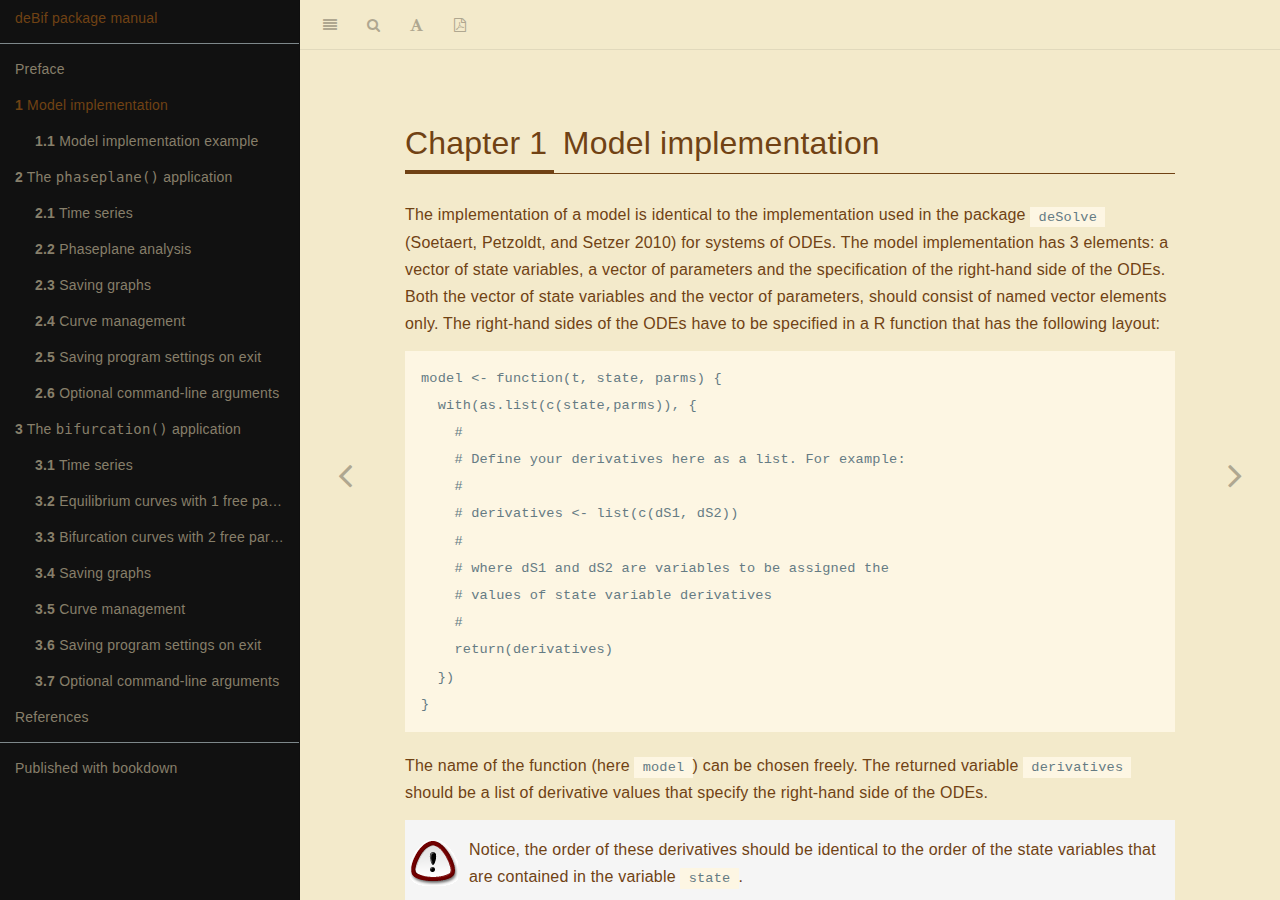
==== inst/manual/model-implementation.html @ 692d553c "- Added Help button to bifurcation and phaseplane - Added manual and vignette as well as deBifHelp()" ====
<!DOCTYPE html>
<html xmlns="http://www.w3.org/1999/xhtml" lang="" xml:lang="">
<head>

  <meta charset="utf-8" />
  <meta http-equiv="X-UA-Compatible" content="IE=edge" />
  <title>Chapter 1 Model implementation | deBif</title>
  <meta name="description" content="Manual for the use of the deBif package" />
  <meta name="generator" content="bookdown 0.16 and GitBook 2.6.7" />

  <meta property="og:title" content="Chapter 1 Model implementation | deBif" />
  <meta property="og:type" content="book" />
  
  
  <meta property="og:description" content="Manual for the use of the deBif package" />
  

  <meta name="twitter:card" content="summary" />
  <meta name="twitter:title" content="Chapter 1 Model implementation | deBif" />
  
  <meta name="twitter:description" content="Manual for the use of the deBif package" />
  

<meta name="author" content="André M. de Roos" />


<meta name="date" content="2019-12-03" />

  <meta name="viewport" content="width=device-width, initial-scale=1" />
  <meta name="apple-mobile-web-app-capable" content="yes" />
  <meta name="apple-mobile-web-app-status-bar-style" content="black" />
  
  
<link rel="prev" href="index.html"/>
<link rel="next" href="the-phaseplane-application.html"/>
<script src="libs/jquery-2.2.3/jquery.min.js"></script>
<link href="libs/gitbook-2.6.7/css/style.css" rel="stylesheet" />
<link href="libs/gitbook-2.6.7/css/plugin-table.css" rel="stylesheet" />
<link href="libs/gitbook-2.6.7/css/plugin-bookdown.css" rel="stylesheet" />
<link href="libs/gitbook-2.6.7/css/plugin-highlight.css" rel="stylesheet" />
<link href="libs/gitbook-2.6.7/css/plugin-search.css" rel="stylesheet" />
<link href="libs/gitbook-2.6.7/css/plugin-fontsettings.css" rel="stylesheet" />
<link href="libs/gitbook-2.6.7/css/plugin-clipboard.css" rel="stylesheet" />












<link rel="stylesheet" href="css/style.css" type="text/css" />
</head>

<body>



  <div class="book without-animation with-summary font-size-2 font-family-1" data-basepath=".">

    <div class="book-summary">
      <nav role="navigation">

<ul class="summary">
<li><a href="./">deBif package manual</a></li>

<li class="divider"></li>
<li class="chapter" data-level="" data-path="index.html"><a href="index.html"><i class="fa fa-check"></i>Preface</a></li>
<li class="chapter" data-level="1" data-path="model-implementation.html"><a href="model-implementation.html"><i class="fa fa-check"></i><b>1</b> Model implementation</a><ul>
<li class="chapter" data-level="1.1" data-path="model-implementation.html"><a href="model-implementation.html#model-example"><i class="fa fa-check"></i><b>1.1</b> Model implementation example</a></li>
</ul></li>
<li class="chapter" data-level="2" data-path="the-phaseplane-application.html"><a href="the-phaseplane-application.html"><i class="fa fa-check"></i><b>2</b> The <code>phaseplane()</code> application</a><ul>
<li class="chapter" data-level="2.1" data-path="the-phaseplane-application.html"><a href="the-phaseplane-application.html#time-series"><i class="fa fa-check"></i><b>2.1</b> Time series</a><ul>
<li class="chapter" data-level="2.1.1" data-path="the-phaseplane-application.html"><a href="the-phaseplane-application.html#changing-state-variables-and-parameters"><i class="fa fa-check"></i><b>2.1.1</b> Changing state variables and parameters</a></li>
<li class="chapter" data-level="2.1.2" data-path="the-phaseplane-application.html"><a href="the-phaseplane-application.html#phase-ts-plot-custom"><i class="fa fa-check"></i><b>2.1.2</b> Customizing the plot</a></li>
<li class="chapter" data-level="2.1.3" data-path="the-phaseplane-application.html"><a href="the-phaseplane-application.html#phase-ts-num-options"><i class="fa fa-check"></i><b>2.1.3</b> Numerical settings</a></li>
</ul></li>
<li class="chapter" data-level="2.2" data-path="the-phaseplane-application.html"><a href="the-phaseplane-application.html#phaseplane-analysis"><i class="fa fa-check"></i><b>2.2</b> Phaseplane analysis</a></li>
<li class="chapter" data-level="2.3" data-path="the-phaseplane-application.html"><a href="the-phaseplane-application.html#saving-graphs"><i class="fa fa-check"></i><b>2.3</b> Saving graphs</a></li>
<li class="chapter" data-level="2.4" data-path="the-phaseplane-application.html"><a href="the-phaseplane-application.html#curve-management"><i class="fa fa-check"></i><b>2.4</b> Curve management</a><ul>
<li class="chapter" data-level="2.4.1" data-path="the-phaseplane-application.html"><a href="the-phaseplane-application.html#load-curves"><i class="fa fa-check"></i><b>2.4.1</b> Load curves</a></li>
<li class="chapter" data-level="2.4.2" data-path="the-phaseplane-application.html"><a href="the-phaseplane-application.html#save-curves"><i class="fa fa-check"></i><b>2.4.2</b> Save curves</a></li>
</ul></li>
<li class="chapter" data-level="2.5" data-path="the-phaseplane-application.html"><a href="the-phaseplane-application.html#saving-program-settings-on-exit"><i class="fa fa-check"></i><b>2.5</b> Saving program settings on exit</a></li>
<li class="chapter" data-level="2.6" data-path="the-phaseplane-application.html"><a href="the-phaseplane-application.html#optional-command-line-arguments"><i class="fa fa-check"></i><b>2.6</b> Optional command-line arguments</a></li>
</ul></li>
<li class="chapter" data-level="3" data-path="the-bifurcation-application.html"><a href="the-bifurcation-application.html"><i class="fa fa-check"></i><b>3</b> The <code>bifurcation()</code> application</a><ul>
<li class="chapter" data-level="3.1" data-path="the-bifurcation-application.html"><a href="the-bifurcation-application.html#bif-ts-compute"><i class="fa fa-check"></i><b>3.1</b> Time series</a><ul>
<li class="chapter" data-level="3.1.1" data-path="the-bifurcation-application.html"><a href="the-bifurcation-application.html#bif-ts-change-vals"><i class="fa fa-check"></i><b>3.1.1</b> Changing state variables and parameters</a></li>
<li class="chapter" data-level="3.1.2" data-path="the-bifurcation-application.html"><a href="the-bifurcation-application.html#bif-ts-plot-custom"><i class="fa fa-check"></i><b>3.1.2</b> Customizing the plot</a></li>
<li class="chapter" data-level="3.1.3" data-path="the-bifurcation-application.html"><a href="the-bifurcation-application.html#bif-ts-num-options"><i class="fa fa-check"></i><b>3.1.3</b> Numerical settings</a></li>
</ul></li>
<li class="chapter" data-level="3.2" data-path="the-bifurcation-application.html"><a href="the-bifurcation-application.html#equilibrium-curves-with-1-free-parameter"><i class="fa fa-check"></i><b>3.2</b> Equilibrium curves with 1 free parameter</a><ul>
<li class="chapter" data-level="3.2.1" data-path="the-bifurcation-application.html"><a href="the-bifurcation-application.html#bif-pp-change-vals"><i class="fa fa-check"></i><b>3.2.1</b> Changing state variables and parameters</a></li>
<li class="chapter" data-level="3.2.2" data-path="the-bifurcation-application.html"><a href="the-bifurcation-application.html#bif-1b-plot-custom"><i class="fa fa-check"></i><b>3.2.2</b> Customizing the plot</a></li>
<li class="chapter" data-level="3.2.3" data-path="the-bifurcation-application.html"><a href="the-bifurcation-application.html#bif-1b-num-options"><i class="fa fa-check"></i><b>3.2.3</b> Numerical settings</a></li>
</ul></li>
<li class="chapter" data-level="3.3" data-path="the-bifurcation-application.html"><a href="the-bifurcation-application.html#bifurcation-curves-with-2-free-parameters"><i class="fa fa-check"></i><b>3.3</b> Bifurcation curves with 2 free parameters</a><ul>
<li class="chapter" data-level="3.3.1" data-path="the-bifurcation-application.html"><a href="the-bifurcation-application.html#bif-2b-plot-custom"><i class="fa fa-check"></i><b>3.3.1</b> Customizing the plot</a></li>
<li class="chapter" data-level="3.3.2" data-path="the-bifurcation-application.html"><a href="the-bifurcation-application.html#bif-2b-num-options"><i class="fa fa-check"></i><b>3.3.2</b> Numerical settings</a></li>
</ul></li>
<li class="chapter" data-level="3.4" data-path="the-bifurcation-application.html"><a href="the-bifurcation-application.html#saving-graphs-1"><i class="fa fa-check"></i><b>3.4</b> Saving graphs</a></li>
<li class="chapter" data-level="3.5" data-path="the-bifurcation-application.html"><a href="the-bifurcation-application.html#curve-management-1"><i class="fa fa-check"></i><b>3.5</b> Curve management</a><ul>
<li class="chapter" data-level="3.5.1" data-path="the-bifurcation-application.html"><a href="the-bifurcation-application.html#load-curves-1"><i class="fa fa-check"></i><b>3.5.1</b> Load curves</a></li>
<li class="chapter" data-level="3.5.2" data-path="the-bifurcation-application.html"><a href="the-bifurcation-application.html#save-curves-1"><i class="fa fa-check"></i><b>3.5.2</b> Save curves</a></li>
</ul></li>
<li class="chapter" data-level="3.6" data-path="the-bifurcation-application.html"><a href="the-bifurcation-application.html#saving-program-settings-on-exit-1"><i class="fa fa-check"></i><b>3.6</b> Saving program settings on exit</a></li>
<li class="chapter" data-level="3.7" data-path="the-bifurcation-application.html"><a href="the-bifurcation-application.html#optional-command-line-arguments-1"><i class="fa fa-check"></i><b>3.7</b> Optional command-line arguments</a></li>
</ul></li>
<li class="chapter" data-level="" data-path="references.html"><a href="references.html"><i class="fa fa-check"></i>References</a></li>
<li class="divider"></li>
<li><a href="https://bookdown.org" target="_blank">Published with bookdown</a></li>

</ul>

      </nav>
    </div>

    <div class="book-body">
      <div class="body-inner">
        <div class="book-header" role="navigation">
          <h1>
            <i class="fa fa-circle-o-notch fa-spin"></i><a href="./">deBif</a>
          </h1>
        </div>

        <div class="page-wrapper" tabindex="-1" role="main">
          <div class="page-inner">

            <section class="normal" id="section-">
<div id="model-implementation" class="section level1">
<h1><span class="header-section-number">Chapter 1</span> Model implementation</h1>
<p>The implementation of a model is identical to the implementation used in the package <code>deSolve</code> <span class="citation">(Soetaert, Petzoldt, and Setzer <a href="#ref-deSolve">2010</a>)</span> for systems of ODEs. The model implementation has 3 elements: a vector of state variables, a vector of parameters and the specification of the right-hand side of the ODEs. Both the vector of state variables and the vector of parameters, should consist of named vector elements only. The right-hand sides of the ODEs have to be specified in a R function that has the following layout:</p>
<pre><code>model &lt;- function(t, state, parms) {
  with(as.list(c(state,parms)), {
    #
    # Define your derivatives here as a list. For example:
    #
    # derivatives &lt;- list(c(dS1, dS2))
    #
    # where dS1 and dS2 are variables to be assigned the
    # values of state variable derivatives
    #
    return(derivatives)
  })
}</code></pre>
<p>The name of the function (here <code>model</code>) can be chosen freely. The returned variable <code>derivatives</code> should be a list of derivative values that specify the right-hand side of the ODEs.</p>

<div class="rmdimportant">
Notice, the order of these derivatives should be identical to the order of the state variables that are contained in the variable <code>state</code>.
</div>

<p>After defining the right-hand side of the ODEs the functions <code>phaseplane()</code> and <code>bifurcation()</code> can be invoked using the commands:</p>
<pre><code>phaseplane(model, state, parms)</code></pre>
<p>and</p>
<pre><code>bifurcation(model, state, parms)</code></pre>
<p>in which <code>model</code> is the name of the function that specifies the right-hand side of the ODEs, <code>state</code> should be the name of the vector with values for the state variables and <code>parms</code> should be the name of the vector with values for the parameters.</p>
<div id="model-example" class="section level2">
<h2><span class="header-section-number">1.1</span> Model implementation example</h2>
<p>As an example, consider the Rosenzweig-MacArthur model for the interaction between a predator and a prey:</p>
<p><span class="math display">\[\begin{align*}
\dfrac{dR}{dt}&amp;=\;r R \left(1- \dfrac{R}{K}\right) \;-\; \dfrac{aR}{1 + a h R}\,C\\
\dfrac{dC}{dt}&amp;=\;\epsilon\dfrac{aR}{1 + a h R}\,C\;-\;\mu \, C
\end{align*}\]</span></p>
<p>with variables <span class="math inline">\(R\)</span> and <span class="math inline">\(C\)</span> representing the densities of the prey and predator, respectively. The parameters in this model are the prey per-capita growth rate <span class="math inline">\(r\)</span> and its carrying capacity <span class="math inline">\(K\)</span>, the attack rate of the predator <span class="math inline">\(a\)</span>, its handling time <span class="math inline">\(h\)</span>, conversion efficiency <span class="math inline">\(\epsilon\)</span> and its mortality rate <span class="math inline">\(\mu\)</span>.</p>
<p>To implement this model first a named vector of values for the state variables has to be defined:</p>
<pre><code>state &lt;- c(R = 0.05, C = 0.1)</code></pre>
<p>and similarly a named vector of default values for the parameters:</p>
<pre><code>parms &lt;- c(r = 0.5, K = 0.1, a = 5.0, h = 3.0, eps = 0.5, mu = 0.05)</code></pre>
<p>The named elements of the state variable vector and the parameter vector can now be used in the function that described the right-hand side of the ODEs:</p>
<pre><code>rosenzweig &lt;- function(t, state, parms) {
  with(as.list(c(state,parms)), {

    dR = r*R*(1 - R/K) - a*R*C/(1 + a*h*R)
    dC = eps*a*R*C/(1 + a*h*R) - mu*C

    return(list(c(dR, dC)))
  })
}</code></pre>
<p>To carry out bifurcation analysis of the Rosenzweig-MacArthur model implemented above an R script can be created with the following content:</p>
<pre><code># The initial state of the system has to be 
# specified as a named vector of state values.
state &lt;- c(R = 0.05, C = 0.1)

# Parameters has to be specified as a named vector of parameters.
parms &lt;- c(r = 0.5, K = 0.1, a = 5.0, h = 3.0, eps = 0.5, mu = 0.05)

# The model has to be specified as a function that returns
# the derivatives as a list. You can adapt the body below
# to represent your model
rosenzweig &lt;- function(t, state, parms) {
  with(as.list(c(state,parms)), {

    dR = r*R*(1 - R/K) - a*R*C/(1 + a*h*R)
    dC = eps*a*R*C/(1 + a*h*R) - mu*C

    return(list(c(dR, dC)))
  })
}

bifurcation(rosenzweig, state, parms)</code></pre>
<p>Running this script will define the vectors of the state variables and parameters as well as the function defining the system of ODEs and will start up the <code>shiny</code> application for bifurcation analysis.</p>

<div class="rmdnote">
The above script is in fact included in the <code>deBif</code> package as an example. It can be started up by issuing the command <code>deBifExample(&quot;rosensweig&quot;)</code>. The function <code>deBifExample()</code> provides a list of examples included in the package when the function is called without any argument and executes an example script if the argument provided to <code>deBifExample()</code> refers to an included example.
</div>


</div>
</div>
<h3>References</h3>
<div id="refs" class="references">
<div id="ref-deSolve">
<p>Soetaert, Karline, Thomas Petzoldt, and R. Woodrow Setzer. 2010. “Solving Differential Equations in R: Package deSolve.” <em>Journal of Statistical Software</em> 33 (9): 1–25. <a href="https://doi.org/10.18637/jss.v033.i09">https://doi.org/10.18637/jss.v033.i09</a>.</p>
</div>
</div>
            </section>

          </div>
        </div>
      </div>
<a href="index.html" class="navigation navigation-prev " aria-label="Previous page"><i class="fa fa-angle-left"></i></a>
<a href="the-phaseplane-application.html" class="navigation navigation-next " aria-label="Next page"><i class="fa fa-angle-right"></i></a>
    </div>
  </div>
<script src="libs/gitbook-2.6.7/js/app.min.js"></script>
<script src="libs/gitbook-2.6.7/js/lunr.js"></script>
<script src="libs/gitbook-2.6.7/js/clipboard.min.js"></script>
<script src="libs/gitbook-2.6.7/js/plugin-search.js"></script>
<script src="libs/gitbook-2.6.7/js/plugin-sharing.js"></script>
<script src="libs/gitbook-2.6.7/js/plugin-fontsettings.js"></script>
<script src="libs/gitbook-2.6.7/js/plugin-bookdown.js"></script>
<script src="libs/gitbook-2.6.7/js/jquery.highlight.js"></script>
<script src="libs/gitbook-2.6.7/js/plugin-clipboard.js"></script>
<script>
gitbook.require(["gitbook"], function(gitbook) {
gitbook.start({
"sharing": {
"github": false,
"facebook": false,
"twitter": false,
"linkedin": false,
"weibo": false,
"instapaper": false,
"vk": false,
"all": false
},
"fontsettings": {
"theme": "sepia",
"family": "sans",
"size": 2
},
"edit": null,
"history": {
"link": null,
"text": null
},
"view": {
"link": null,
"text": null
},
"download": ["deBif-manual.pdf"],
"toc": {
"collapse": "subsection",
"scroll_highlight": true
},
"toolbar": {
"position": "fixed"
},
"search": true,
"info": false
});
});
</script>

<!-- dynamically load mathjax for compatibility with self-contained -->
<script>
  (function () {
    var script = document.createElement("script");
    script.type = "text/javascript";
    var src = "true";
    if (src === "" || src === "true") src = "https://mathjax.rstudio.com/latest/MathJax.js?config=TeX-MML-AM_CHTML";
    if (location.protocol !== "file:")
      if (/^https?:/.test(src))
        src = src.replace(/^https?:/, '');
    script.src = src;
    document.getElementsByTagName("head")[0].appendChild(script);
  })();
</script>
</body>

</html>
---- inst/manual/libs/gitbook-2.6.7/css/style.css ----
/*! normalize.css v2.1.0 | MIT License | git.io/normalize */img,legend{border:0}*,.fa{-webkit-font-smoothing:antialiased}.fa-ul>li,sub,sup{position:relative}.book .book-body .page-wrapper .page-inner section.normal hr:after,.book-langs-index .inner .languages:after,.buttons:after,.dropdown-menu .buttons:after{clear:both}body,html{-ms-text-size-adjust:100%;-webkit-text-size-adjust:100%}article,aside,details,figcaption,figure,footer,header,hgroup,main,nav,section,summary{display:block}audio,canvas,video{display:inline-block}.hidden,[hidden]{display:none}audio:not([controls]){display:none;height:0}html{font-family:sans-serif}body,figure{margin:0}a:focus{outline:dotted thin}a:active,a:hover{outline:0}h1{font-size:2em;margin:.67em 0}abbr[title]{border-bottom:1px dotted}b,strong{font-weight:700}dfn{font-style:italic}hr{-moz-box-sizing:content-box;box-sizing:content-box;height:0}mark{background:#ff0;color:#000}code,kbd,pre,samp{font-family:monospace,serif;font-size:1em}pre{white-space:pre-wrap}q{quotes:"\201C" "\201D" "\2018" "\2019"}small{font-size:80%}sub,sup{font-size:75%;line-height:0;vertical-align:baseline}sup{top:-.5em}sub{bottom:-.25em}svg:not(:root){overflow:hidden}fieldset{border:1px solid silver;margin:0 2px;padding:.35em .625em .75em}legend{padding:0}button,input,select,textarea{font-family:inherit;font-size:100%;margin:0}button,input{line-height:normal}button,select{text-transform:none}button,html input[type=button],input[type=reset],input[type=submit]{-webkit-appearance:button;cursor:pointer}button[disabled],html input[disabled]{cursor:default}input[type=checkbox],input[type=radio]{box-sizing:border-box;padding:0}input[type=search]{-webkit-appearance:textfield;-moz-box-sizing:content-box;-webkit-box-sizing:content-box;box-sizing:content-box}input[type=search]::-webkit-search-cancel-button{margin-right:10px;}button::-moz-focus-inner,input::-moz-focus-inner{border:0;padding:0}textarea{overflow:auto;vertical-align:top}table{border-collapse:collapse;border-spacing:0}/*!
 * Preboot v2
 *
 * Open sourced under MIT license by @mdo.
 * Some variables and mixins from Bootstrap (Apache 2 license).
 */.link-inherit,.link-inherit:focus,.link-inherit:hover{color:inherit}.fa,.fa-stack{display:inline-block}/*!
 *  Font Awesome 4.1.0 by @davegandy - http://fontawesome.io - @fontawesome
 *  License - http://fontawesome.io/license (Font: SIL OFL 1.1, CSS: MIT License)
 */@font-face{font-family:FontAwesome;src:url(./fontawesome/fontawesome-webfont.ttf?v=4.1.0) format('truetype');font-weight:400;font-style:normal}.fa{font-family:FontAwesome;font-style:normal;font-weight:400;line-height:1;-moz-osx-font-smoothing:grayscale}.book .book-header,.book .book-summary{font-family:"Helvetica Neue",Helvetica,Arial,sans-serif}.fa-lg{font-size:1.33333333em;line-height:.75em;vertical-align:-15%}.fa-2x{font-size:2em}.fa-3x{font-size:3em}.fa-4x{font-size:4em}.fa-5x{font-size:5em}.fa-fw{width:1.28571429em;text-align:center}.fa-ul{padding-left:0;margin-left:2.14285714em;list-style-type:none}.fa-li{position:absolute;left:-2.14285714em;width:2.14285714em;top:.14285714em;text-align:center}.fa-li.fa-lg{left:-1.85714286em}.fa-border{padding:.2em .25em .15em;border:.08em solid #eee;border-radius:.1em}.pull-right{float:right}.pull-left{float:left}.fa.pull-left{margin-right:.3em}.fa.pull-right{margin-left:.3em}.fa-spin{-webkit-animation:spin 2s infinite linear;-moz-animation:spin 2s infinite linear;-o-animation:spin 2s infinite linear;animation:spin 2s infinite linear}@-moz-keyframes spin{0%{-moz-transform:rotate(0)}100%{-moz-transform:rotate(359deg)}}@-webkit-keyframes spin{0%{-webkit-transform:rotate(0)}100%{-webkit-transform:rotate(359deg)}}@-o-keyframes spin{0%{-o-transform:rotate(0)}100%{-o-transform:rotate(359deg)}}@keyframes spin{0%{-webkit-transform:rotate(0);transform:rotate(0)}100%{-webkit-transform:rotate(359deg);transform:rotate(359deg)}}.fa-rotate-90{filter:progid:DXImageTransform.Microsoft.BasicImage(rotation=1);-webkit-transform:rotate(90deg);-moz-transform:rotate(90deg);-ms-transform:rotate(90deg);-o-transform:rotate(90deg);transform:rotate(90deg)}.fa-rotate-180{filter:progid:DXImageTransform.Microsoft.BasicImage(rotation=2);-webkit-transform:rotate(180deg);-moz-transform:rotate(180deg);-ms-transform:rotate(180deg);-o-transform:rotate(180deg);transform:rotate(180deg)}.fa-rotate-270{filter:progid:DXImageTransform.Microsoft.BasicImage(rotation=3);-webkit-transform:rotate(270deg);-moz-transform:rotate(270deg);-ms-transform:rotate(270deg);-o-transform:rotate(270deg);transform:rotate(270deg)}.fa-flip-horizontal{filter:progid:DXImageTransform.Microsoft.BasicImage(rotation=0, mirror=1);-webkit-transform:scale(-1,1);-moz-transform:scale(-1,1);-ms-transform:scale(-1,1);-o-transform:scale(-1,1);transform:scale(-1,1)}.fa-flip-vertical{filter:progid:DXImageTransform.Microsoft.BasicImage(rotation=2, mirror=1);-webkit-transform:scale(1,-1);-moz-transform:scale(1,-1);-ms-transform:scale(1,-1);-o-transform:scale(1,-1);transform:scale(1,-1)}.fa-stack{position:relative;width:2em;height:2em;line-height:2em;vertical-align:middle}.fa-stack-1x,.fa-stack-2x{position:absolute;left:0;width:100%;text-align:center}.fa-stack-1x{line-height:inherit}.fa-stack-2x{font-size:2em}.fa-inverse{color:#fff}.fa-glass:before{content:"\f000"}.fa-music:before{content:"\f001"}.fa-search:before{content:"\f002"}.fa-envelope-o:before{content:"\f003"}.fa-heart:before{content:"\f004"}.fa-star:before{content:"\f005"}.fa-star-o:before{content:"\f006"}.fa-user:before{content:"\f007"}.fa-film:before{content:"\f008"}.fa-th-large:before{content:"\f009"}.fa-th:before{content:"\f00a"}.fa-th-list:before{content:"\f00b"}.fa-check:before{content:"\f00c"}.fa-times:before{content:"\f00d"}.fa-search-plus:before{content:"\f00e"}.fa-search-minus:before{content:"\f010"}.fa-power-off:before{content:"\f011"}.fa-signal:before{content:"\f012"}.fa-cog:before,.fa-gear:before{content:"\f013"}.fa-trash-o:before{content:"\f014"}.fa-home:before{content:"\f015"}.fa-file-o:before{content:"\f016"}.fa-clock-o:before{content:"\f017"}.fa-road:before{content:"\f018"}.fa-download:before{content:"\f019"}.fa-arrow-circle-o-down:before{content:"\f01a"}.fa-arrow-circle-o-up:before{content:"\f01b"}.fa-inbox:before{content:"\f01c"}.fa-play-circle-o:before{content:"\f01d"}.fa-repeat:before,.fa-rotate-right:before{content:"\f01e"}.fa-refresh:before{content:"\f021"}.fa-list-alt:before{content:"\f022"}.fa-lock:before{content:"\f023"}.fa-flag:before{content:"\f024"}.fa-headphones:before{content:"\f025"}.fa-volume-off:before{content:"\f026"}.fa-volume-down:before{content:"\f027"}.fa-volume-up:before{content:"\f028"}.fa-qrcode:before{content:"\f029"}.fa-barcode:before{content:"\f02a"}.fa-tag:before{content:"\f02b"}.fa-tags:before{content:"\f02c"}.fa-book:before{content:"\f02d"}.fa-bookmark:before{content:"\f02e"}.fa-print:before{content:"\f02f"}.fa-camera:before{content:"\f030"}.fa-font:before{content:"\f031"}.fa-bold:before{content:"\f032"}.fa-italic:before{content:"\f033"}.fa-text-height:before{content:"\f034"}.fa-text-width:before{content:"\f035"}.fa-align-left:before{content:"\f036"}.fa-align-center:before{content:"\f037"}.fa-align-right:before{content:"\f038"}.fa-align-justify:before{content:"\f039"}.fa-list:before{content:"\f03a"}.fa-dedent:before,.fa-outdent:before{content:"\f03b"}.fa-indent:before{content:"\f03c"}.fa-video-camera:before{content:"\f03d"}.fa-image:before,.fa-photo:before,.fa-picture-o:before{content:"\f03e"}.fa-pencil:before{content:"\f040"}.fa-map-marker:before{content:"\f041"}.fa-adjust:before{content:"\f042"}.fa-tint:before{content:"\f043"}.fa-edit:before,.fa-pencil-square-o:before{content:"\f044"}.fa-share-square-o:before{content:"\f045"}.fa-check-square-o:before{content:"\f046"}.fa-arrows:before{content:"\f047"}.fa-step-backward:before{content:"\f048"}.fa-fast-backward:before{content:"\f049"}.fa-backward:before{content:"\f04a"}.fa-play:before{content:"\f04b"}.fa-pause:before{content:"\f04c"}.fa-stop:before{content:"\f04d"}.fa-forward:before{content:"\f04e"}.fa-fast-forward:before{content:"\f050"}.fa-step-forward:before{content:"\f051"}.fa-eject:before{content:"\f052"}.fa-chevron-left:before{content:"\f053"}.fa-chevron-right:before{content:"\f054"}.fa-plus-circle:before{content:"\f055"}.fa-minus-circle:before{content:"\f056"}.fa-times-circle:before{content:"\f057"}.fa-check-circle:before{content:"\f058"}.fa-question-circle:before{content:"\f059"}.fa-info-circle:before{content:"\f05a"}.fa-crosshairs:before{content:"\f05b"}.fa-times-circle-o:before{content:"\f05c"}.fa-check-circle-o:before{content:"\f05d"}.fa-ban:before{content:"\f05e"}.fa-arrow-left:before{content:"\f060"}.fa-arrow-right:before{content:"\f061"}.fa-arrow-up:before{content:"\f062"}.fa-arrow-down:before{content:"\f063"}.fa-mail-forward:before,.fa-share:before{content:"\f064"}.fa-expand:before{content:"\f065"}.fa-compress:before{content:"\f066"}.fa-plus:before{content:"\f067"}.fa-minus:before{content:"\f068"}.fa-asterisk:before{content:"\f069"}.fa-exclamation-circle:before{content:"\f06a"}.fa-gift:before{content:"\f06b"}.fa-leaf:before{content:"\f06c"}.fa-fire:before{content:"\f06d"}.fa-eye:before{content:"\f06e"}.fa-eye-slash:before{content:"\f070"}.fa-exclamation-triangle:before,.fa-warning:before{content:"\f071"}.fa-plane:before{content:"\f072"}.fa-calendar:before{content:"\f073"}.fa-random:before{content:"\f074"}.fa-comment:before{content:"\f075"}.fa-magnet:before{content:"\f076"}.fa-chevron-up:before{content:"\f077"}.fa-chevron-down:before{content:"\f078"}.fa-retweet:before{content:"\f079"}.fa-shopping-cart:before{content:"\f07a"}.fa-folder:before{content:"\f07b"}.fa-folder-open:before{content:"\f07c"}.fa-arrows-v:before{content:"\f07d"}.fa-arrows-h:before{content:"\f07e"}.fa-bar-chart-o:before{content:"\f080"}.fa-twitter-square:before{content:"\f081"}.fa-facebook-square:before{content:"\f082"}.fa-camera-retro:before{content:"\f083"}.fa-key:before{content:"\f084"}.fa-cogs:before,.fa-gears:before{content:"\f085"}.fa-comments:before{content:"\f086"}.fa-thumbs-o-up:before{content:"\f087"}.fa-thumbs-o-down:before{content:"\f088"}.fa-star-half:before{content:"\f089"}.fa-heart-o:before{content:"\f08a"}.fa-sign-out:before{content:"\f08b"}.fa-linkedin-square:before{content:"\f08c"}.fa-thumb-tack:before{content:"\f08d"}.fa-external-link:before{content:"\f08e"}.fa-sign-in:before{content:"\f090"}.fa-trophy:before{content:"\f091"}.fa-github-square:before{content:"\f092"}.fa-upload:before{content:"\f093"}.fa-lemon-o:before{content:"\f094"}.fa-phone:before{content:"\f095"}.fa-square-o:before{content:"\f096"}.fa-bookmark-o:before{content:"\f097"}.fa-phone-square:before{content:"\f098"}.fa-twitter:before{content:"\f099"}.fa-facebook:before{content:"\f09a"}.fa-github:before{content:"\f09b"}.fa-unlock:before{content:"\f09c"}.fa-credit-card:before{content:"\f09d"}.fa-rss:before{content:"\f09e"}.fa-hdd-o:before{content:"\f0a0"}.fa-bullhorn:before{content:"\f0a1"}.fa-bell:before{content:"\f0f3"}.fa-certificate:before{content:"\f0a3"}.fa-hand-o-right:before{content:"\f0a4"}.fa-hand-o-left:before{content:"\f0a5"}.fa-hand-o-up:before{content:"\f0a6"}.fa-hand-o-down:before{content:"\f0a7"}.fa-arrow-circle-left:before{content:"\f0a8"}.fa-arrow-circle-right:before{content:"\f0a9"}.fa-arrow-circle-up:before{content:"\f0aa"}.fa-arrow-circle-down:before{content:"\f0ab"}.fa-globe:before{content:"\f0ac"}.fa-wrench:before{content:"\f0ad"}.fa-tasks:before{content:"\f0ae"}.fa-filter:before{content:"\f0b0"}.fa-briefcase:before{content:"\f0b1"}.fa-arrows-alt:before{content:"\f0b2"}.fa-group:before,.fa-users:before{content:"\f0c0"}.fa-chain:before,.fa-link:before{content:"\f0c1"}.fa-cloud:before{content:"\f0c2"}.fa-flask:before{content:"\f0c3"}.fa-cut:before,.fa-scissors:before{content:"\f0c4"}.fa-copy:before,.fa-files-o:before{content:"\f0c5"}.fa-paperclip:before{content:"\f0c6"}.fa-floppy-o:before,.fa-save:before{content:"\f0c7"}.fa-square:before{content:"\f0c8"}.fa-bars:before,.fa-navicon:before,.fa-reorder:before{content:"\f0c9"}.fa-list-ul:before{content:"\f0ca"}.fa-list-ol:before{content:"\f0cb"}.fa-strikethrough:before{content:"\f0cc"}.fa-underline:before{content:"\f0cd"}.fa-table:before{content:"\f0ce"}.fa-magic:before{content:"\f0d0"}.fa-truck:before{content:"\f0d1"}.fa-pinterest:before{content:"\f0d2"}.fa-pinterest-square:before{content:"\f0d3"}.fa-google-plus-square:before{content:"\f0d4"}.fa-google-plus:before{content:"\f0d5"}.fa-money:before{content:"\f0d6"}.fa-caret-down:before{content:"\f0d7"}.fa-caret-up:before{content:"\f0d8"}.fa-caret-left:before{content:"\f0d9"}.fa-caret-right:before{content:"\f0da"}.fa-columns:before{content:"\f0db"}.fa-sort:before,.fa-unsorted:before{content:"\f0dc"}.fa-sort-desc:before,.fa-sort-down:before{content:"\f0dd"}.fa-sort-asc:before,.fa-sort-up:before{content:"\f0de"}.fa-envelope:before{content:"\f0e0"}.fa-linkedin:before{content:"\f0e1"}.fa-rotate-left:before,.fa-undo:before{content:"\f0e2"}.fa-gavel:before,.fa-legal:before{content:"\f0e3"}.fa-dashboard:before,.fa-tachometer:before{content:"\f0e4"}.fa-comment-o:before{content:"\f0e5"}.fa-comments-o:before{content:"\f0e6"}.fa-bolt:before,.fa-flash:before{content:"\f0e7"}.fa-sitemap:before{content:"\f0e8"}.fa-umbrella:before{content:"\f0e9"}.fa-clipboard:before,.fa-paste:before{content:"\f0ea"}.fa-lightbulb-o:before{content:"\f0eb"}.fa-exchange:before{content:"\f0ec"}.fa-cloud-download:before{content:"\f0ed"}.fa-cloud-upload:before{content:"\f0ee"}.fa-user-md:before{content:"\f0f0"}.fa-stethoscope:before{content:"\f0f1"}.fa-suitcase:before{content:"\f0f2"}.fa-bell-o:before{content:"\f0a2"}.fa-coffee:before{content:"\f0f4"}.fa-cutlery:before{content:"\f0f5"}.fa-file-text-o:before{content:"\f0f6"}.fa-building-o:before{content:"\f0f7"}.fa-hospital-o:before{content:"\f0f8"}.fa-ambulance:before{content:"\f0f9"}.fa-medkit:before{content:"\f0fa"}.fa-fighter-jet:before{content:"\f0fb"}.fa-beer:before{content:"\f0fc"}.fa-h-square:before{content:"\f0fd"}.fa-plus-square:before{content:"\f0fe"}.fa-angle-double-left:before{content:"\f100"}.fa-angle-double-right:before{content:"\f101"}.fa-angle-double-up:before{content:"\f102"}.fa-angle-double-down:before{content:"\f103"}.fa-angle-left:before{content:"\f104"}.fa-angle-right:before{content:"\f105"}.fa-angle-up:before{content:"\f106"}.fa-angle-down:before{content:"\f107"}.fa-desktop:before{content:"\f108"}.fa-laptop:before{content:"\f109"}.fa-tablet:before{content:"\f10a"}.fa-mobile-phone:before,.fa-mobile:before{content:"\f10b"}.fa-circle-o:before{content:"\f10c"}.fa-quote-left:before{content:"\f10d"}.fa-quote-right:before{content:"\f10e"}.fa-spinner:before{content:"\f110"}.fa-circle:before{content:"\f111"}.fa-mail-reply:before,.fa-reply:before{content:"\f112"}.fa-github-alt:before{content:"\f113"}.fa-folder-o:before{content:"\f114"}.fa-folder-open-o:before{content:"\f115"}.fa-smile-o:before{content:"\f118"}.fa-frown-o:before{content:"\f119"}.fa-meh-o:before{content:"\f11a"}.fa-gamepad:before{content:"\f11b"}.fa-keyboard-o:before{content:"\f11c"}.fa-flag-o:before{content:"\f11d"}.fa-flag-checkered:before{content:"\f11e"}.fa-terminal:before{content:"\f120"}.fa-code:before{content:"\f121"}.fa-mail-reply-all:before,.fa-reply-all:before{content:"\f122"}.fa-star-half-empty:before,.fa-star-half-full:before,.fa-star-half-o:before{content:"\f123"}.fa-location-arrow:before{content:"\f124"}.fa-crop:before{content:"\f125"}.fa-code-fork:before{content:"\f126"}.fa-chain-broken:before,.fa-unlink:before{content:"\f127"}.fa-question:before{content:"\f128"}.fa-info:before{content:"\f129"}.fa-exclamation:before{content:"\f12a"}.fa-superscript:before{content:"\f12b"}.fa-subscript:before{content:"\f12c"}.fa-eraser:before{content:"\f12d"}.fa-puzzle-piece:before{content:"\f12e"}.fa-microphone:before{content:"\f130"}.fa-microphone-slash:before{content:"\f131"}.fa-shield:before{content:"\f132"}.fa-calendar-o:before{content:"\f133"}.fa-fire-extinguisher:before{content:"\f134"}.fa-rocket:before{content:"\f135"}.fa-maxcdn:before{content:"\f136"}.fa-chevron-circle-left:before{content:"\f137"}.fa-chevron-circle-right:before{content:"\f138"}.fa-chevron-circle-up:before{content:"\f139"}.fa-chevron-circle-down:before{content:"\f13a"}.fa-html5:before{content:"\f13b"}.fa-css3:before{content:"\f13c"}.fa-anchor:before{content:"\f13d"}.fa-unlock-alt:before{content:"\f13e"}.fa-bullseye:before{content:"\f140"}.fa-ellipsis-h:before{content:"\f141"}.fa-ellipsis-v:before{content:"\f142"}.fa-rss-square:before{content:"\f143"}.fa-play-circle:before{content:"\f144"}.fa-ticket:before{content:"\f145"}.fa-minus-square:before{content:"\f146"}.fa-minus-square-o:before{content:"\f147"}.fa-level-up:before{content:"\f148"}.fa-level-down:before{content:"\f149"}.fa-check-square:before{content:"\f14a"}.fa-pencil-square:before{content:"\f14b"}.fa-external-link-square:before{content:"\f14c"}.fa-share-square:before{content:"\f14d"}.fa-compass:before{content:"\f14e"}.fa-caret-square-o-down:before,.fa-toggle-down:before{content:"\f150"}.fa-caret-square-o-up:before,.fa-toggle-up:before{content:"\f151"}.fa-caret-square-o-right:before,.fa-toggle-right:before{content:"\f152"}.fa-eur:before,.fa-euro:before{content:"\f153"}.fa-gbp:before{content:"\f154"}.fa-dollar:before,.fa-usd:before{content:"\f155"}.fa-inr:before,.fa-rupee:before{content:"\f156"}.fa-cny:before,.fa-jpy:before,.fa-rmb:before,.fa-yen:before{content:"\f157"}.fa-rouble:before,.fa-rub:before,.fa-ruble:before{content:"\f158"}.fa-krw:before,.fa-won:before{content:"\f159"}.fa-bitcoin:before,.fa-btc:before{content:"\f15a"}.fa-file:before{content:"\f15b"}.fa-file-text:before{content:"\f15c"}.fa-sort-alpha-asc:before{content:"\f15d"}.fa-sort-alpha-desc:before{content:"\f15e"}.fa-sort-amount-asc:before{content:"\f160"}.fa-sort-amount-desc:before{content:"\f161"}.fa-sort-numeric-asc:before{content:"\f162"}.fa-sort-numeric-desc:before{content:"\f163"}.fa-thumbs-up:before{content:"\f164"}.fa-thumbs-down:before{content:"\f165"}.fa-youtube-square:before{content:"\f166"}.fa-youtube:before{content:"\f167"}.fa-xing:before{content:"\f168"}.fa-xing-square:before{content:"\f169"}.fa-youtube-play:before{content:"\f16a"}.fa-dropbox:before{content:"\f16b"}.fa-stack-overflow:before{content:"\f16c"}.fa-instagram:before{content:"\f16d"}.fa-flickr:before{content:"\f16e"}.fa-adn:before{content:"\f170"}.fa-bitbucket:before{content:"\f171"}.fa-bitbucket-square:before{content:"\f172"}.fa-tumblr:before{content:"\f173"}.fa-tumblr-square:before{content:"\f174"}.fa-long-arrow-down:before{content:"\f175"}.fa-long-arrow-up:before{content:"\f176"}.fa-long-arrow-left:before{content:"\f177"}.fa-long-arrow-right:before{content:"\f178"}.fa-apple:before{content:"\f179"}.fa-windows:before{content:"\f17a"}.fa-android:before{content:"\f17b"}.fa-linux:before{content:"\f17c"}.fa-dribbble:before{content:"\f17d"}.fa-skype:before{content:"\f17e"}.fa-foursquare:before{content:"\f180"}.fa-trello:before{content:"\f181"}.fa-female:before{content:"\f182"}.fa-male:before{content:"\f183"}.fa-gittip:before{content:"\f184"}.fa-sun-o:before{content:"\f185"}.fa-moon-o:before{content:"\f186"}.fa-archive:before{content:"\f187"}.fa-bug:before{content:"\f188"}.fa-vk:before{content:"\f189"}.fa-weibo:before{content:"\f18a"}.fa-renren:before{content:"\f18b"}.fa-pagelines:before{content:"\f18c"}.fa-stack-exchange:before{content:"\f18d"}.fa-arrow-circle-o-right:before{content:"\f18e"}.fa-arrow-circle-o-left:before{content:"\f190"}.fa-caret-square-o-left:before,.fa-toggle-left:before{content:"\f191"}.fa-dot-circle-o:before{content:"\f192"}.fa-wheelchair:before{content:"\f193"}.fa-vimeo-square:before{content:"\f194"}.fa-try:before,.fa-turkish-lira:before{content:"\f195"}.fa-plus-square-o:before{content:"\f196"}.fa-space-shuttle:before{content:"\f197"}.fa-slack:before{content:"\f198"}.fa-envelope-square:before{content:"\f199"}.fa-wordpress:before{content:"\f19a"}.fa-openid:before{content:"\f19b"}.fa-bank:before,.fa-institution:before,.fa-university:before{content:"\f19c"}.fa-graduation-cap:before,.fa-mortar-board:before{content:"\f19d"}.fa-yahoo:before{content:"\f19e"}.fa-google:before{content:"\f1a0"}.fa-reddit:before{content:"\f1a1"}.fa-reddit-square:before{content:"\f1a2"}.fa-stumbleupon-circle:before{content:"\f1a3"}.fa-stumbleupon:before{content:"\f1a4"}.fa-delicious:before{content:"\f1a5"}.fa-digg:before{content:"\f1a6"}.fa-pied-piper-square:before,.fa-pied-piper:before{content:"\f1a7"}.fa-pied-piper-alt:before{content:"\f1a8"}.fa-drupal:before{content:"\f1a9"}.fa-joomla:before{content:"\f1aa"}.fa-language:before{content:"\f1ab"}.fa-fax:before{content:"\f1ac"}.fa-building:before{content:"\f1ad"}.fa-child:before{content:"\f1ae"}.fa-paw:before{content:"\f1b0"}.fa-spoon:before{content:"\f1b1"}.fa-cube:before{content:"\f1b2"}.fa-cubes:before{content:"\f1b3"}.fa-behance:before{content:"\f1b4"}.fa-behance-square:before{content:"\f1b5"}.fa-steam:before{content:"\f1b6"}.fa-steam-square:before{content:"\f1b7"}.fa-recycle:before{content:"\f1b8"}.fa-automobile:before,.fa-car:before{content:"\f1b9"}.fa-cab:before,.fa-taxi:before{content:"\f1ba"}.fa-tree:before{content:"\f1bb"}.fa-spotify:before{content:"\f1bc"}.fa-deviantart:before{content:"\f1bd"}.fa-soundcloud:before{content:"\f1be"}.fa-database:before{content:"\f1c0"}.fa-file-pdf-o:before{content:"\f1c1"}.fa-file-word-o:before{content:"\f1c2"}.fa-file-excel-o:before{content:"\f1c3"}.fa-file-powerpoint-o:before{content:"\f1c4"}.fa-file-image-o:before,.fa-file-photo-o:before,.fa-file-picture-o:before{content:"\f1c5"}.fa-file-archive-o:before,.fa-file-zip-o:before{content:"\f1c6"}.fa-file-audio-o:before,.fa-file-sound-o:before{content:"\f1c7"}.fa-file-movie-o:before,.fa-file-video-o:before{content:"\f1c8"}.fa-file-code-o:before{content:"\f1c9"}.fa-vine:before{content:"\f1ca"}.fa-codepen:before{content:"\f1cb"}.fa-jsfiddle:before{content:"\f1cc"}.fa-life-bouy:before,.fa-life-ring:before,.fa-life-saver:before,.fa-support:before{content:"\f1cd"}.fa-circle-o-notch:before{content:"\f1ce"}.fa-ra:before,.fa-rebel:before{content:"\f1d0"}.fa-empire:before,.fa-ge:before{content:"\f1d1"}.fa-git-square:before{content:"\f1d2"}.fa-git:before{content:"\f1d3"}.fa-hacker-news:before{content:"\f1d4"}.fa-tencent-weibo:before{content:"\f1d5"}.fa-qq:before{content:"\f1d6"}.fa-wechat:before,.fa-weixin:before{content:"\f1d7"}.fa-paper-plane:before,.fa-send:before{content:"\f1d8"}.fa-paper-plane-o:before,.fa-send-o:before{content:"\f1d9"}.fa-history:before{content:"\f1da"}.fa-circle-thin:before{content:"\f1db"}.fa-header:before{content:"\f1dc"}.fa-paragraph:before{content:"\f1dd"}.fa-sliders:before{content:"\f1de"}.fa-share-alt:before{content:"\f1e0"}.fa-share-alt-square:before{content:"\f1e1"}.fa-bomb:before{content:"\f1e2"}.book-langs-index{width:100%;height:100%;padding:40px 0;margin:0;overflow:auto}@media (max-width:600px){.book-langs-index{padding:0}}.book-langs-index .inner{max-width:600px;width:100%;margin:0 auto;padding:30px;background:#fff;border-radius:3px}.book-langs-index .inner h3{margin:0}.book-langs-index .inner .languages{list-style:none;padding:20px 30px;margin-top:20px;border-top:1px solid #eee}.book-langs-index .inner .languages:after,.book-langs-index .inner .languages:before{content:" ";display:table;line-height:0}.book-langs-index .inner .languages li{width:50%;float:left;padding:10px 5px;font-size:16px}@media (max-width:600px){.book-langs-index .inner .languages li{width:100%;max-width:100%}}.book .book-header{overflow:visible;height:50px;padding:0 8px;z-index:2;font-size:.85em;color:#7e888b;background:0 0}.book .book-header .btn{display:block;height:50px;padding:0 15px;border-bottom:none;color:#ccc;text-transform:uppercase;line-height:50px;-webkit-box-shadow:none!important;box-shadow:none!important;position:relative;font-size:14px}.book .book-header .btn:hover{position:relative;text-decoration:none;color:#444;background:0 0}.book .book-header h1{margin:0;font-size:20px;font-weight:200;text-align:center;line-height:50px;opacity:0;padding-left:200px;padding-right:200px;-webkit-transition:opacity .2s ease;-moz-transition:opacity .2s ease;-o-transition:opacity .2s ease;transition:opacity .2s ease;overflow:hidden;text-overflow:ellipsis;white-space:nowrap}.book .book-header h1 a,.book .book-header h1 a:hover{color:inherit;text-decoration:none}@media (max-width:1000px){.book .book-header h1{display:none}}.book .book-header h1 i{display:none}.book .book-header:hover h1{opacity:1}.book.is-loading .book-header h1 i{display:inline-block}.book.is-loading .book-header h1 a{display:none}.dropdown{position:relative}.dropdown-menu{position:absolute;top:100%;left:0;z-index:100;display:none;float:left;min-width:160px;padding:0;margin:2px 0 0;list-style:none;font-size:14px;background-color:#fafafa;border:1px solid rgba(0,0,0,.07);border-radius:1px;-webkit-box-shadow:0 6px 12px rgba(0,0,0,.175);box-shadow:0 6px 12px rgba(0,0,0,.175);background-clip:padding-box}.dropdown-menu.open{display:block}.dropdown-menu.dropdown-left{left:auto;right:4%}.dropdown-menu.dropdown-left .dropdown-caret{right:14px;left:auto}.dropdown-menu .dropdown-caret{position:absolute;top:-8px;left:14px;width:18px;height:10px;float:left;overflow:hidden}.dropdown-menu .dropdown-caret .caret-inner,.dropdown-menu .dropdown-caret .caret-outer{display:inline-block;top:0;border-left:9px solid transparent;border-right:9px solid transparent;position:absolute}.dropdown-menu .dropdown-caret .caret-outer{border-bottom:9px solid rgba(0,0,0,.1);height:auto;left:0;width:auto;margin-left:-1px}.dropdown-menu .dropdown-caret .caret-inner{margin-top:-1px;top:1px;border-bottom:9px solid #fafafa}.dropdown-menu .buttons{border-bottom:1px solid rgba(0,0,0,.07)}.dropdown-menu .buttons:after,.dropdown-menu .buttons:before{content:" ";display:table;line-height:0}.dropdown-menu .buttons:last-child{border-bottom:none}.dropdown-menu .buttons .button{border:0;background-color:transparent;color:#a6a6a6;width:100%;text-align:center;float:left;line-height:1.42857143;padding:8px 4px}.alert,.dropdown-menu .buttons .button:hover{color:#444}.dropdown-menu .buttons .button:focus,.dropdown-menu .buttons .button:hover{outline:0}.dropdown-menu .buttons .button.size-2{width:50%}.dropdown-menu .buttons .button.size-3{width:33%}.alert{padding:15px;margin-bottom:20px;background:#eee;border-bottom:5px solid #ddd}.alert-success{background:#dff0d8;border-color:#d6e9c6;color:#3c763d}.alert-info{background:#d9edf7;border-color:#bce8f1;color:#31708f}.alert-danger{background:#f2dede;border-color:#ebccd1;color:#a94442}.alert-warning{background:#fcf8e3;border-color:#faebcc;color:#8a6d3b}.book .book-summary{position:absolute;top:0;left:-300px;bottom:0;z-index:1;width:300px;color:#364149;background:#fafafa;border-right:1px solid rgba(0,0,0,.07);-webkit-transition:left 250ms ease;-moz-transition:left 250ms ease;-o-transition:left 250ms ease;transition:left 250ms ease}.book .book-summary ul.summary{position:absolute;top:0;left:0;right:0;bottom:0;overflow-y:auto;list-style:none;margin:0;padding:0;-webkit-transition:top .5s ease;-moz-transition:top .5s ease;-o-transition:top .5s ease;transition:top .5s ease}.book .book-summary ul.summary li{list-style:none}.book .book-summary ul.summary li.divider{height:1px;margin:7px 0;overflow:hidden;background:rgba(0,0,0,.07)}.book .book-summary ul.summary li i.fa-check{display:none;position:absolute;right:9px;top:16px;font-size:9px;color:#3c3}.book .book-summary ul.summary li.done>a{color:#364149;font-weight:400}.book .book-summary ul.summary li.done>a i{display:inline}.book .book-summary ul.summary li a,.book .book-summary ul.summary li span{display:block;padding:10px 15px;border-bottom:none;color:#364149;background:0 0;text-overflow:ellipsis;overflow:hidden;white-space:nowrap;position:relative}.book .book-summary ul.summary li span{cursor:not-allowed;opacity:.3;filter:alpha(opacity=30)}.book .book-summary ul.summary li a:hover,.book .book-summary ul.summary li.active>a{color:#008cff;background:0 0;text-decoration:none}.book .book-summary ul.summary li ul{padding-left:20px}@media (max-width:600px){.book .book-summary{width:calc(100% - 60px);bottom:0;left:-100%}}.book.with-summary .book-summary{left:0}.book.without-animation .book-summary{-webkit-transition:none!important;-moz-transition:none!important;-o-transition:none!important;transition:none!important}.book{position:relative;width:100%;height:100%}.book .book-body,.book .book-body .body-inner{position:absolute;top:0;left:0;overflow-y:auto;bottom:0;right:0}.book .book-body{color:#000;background:#fff;-webkit-transition:left 250ms ease;-moz-transition:left 250ms ease;-o-transition:left 250ms ease;transition:left 250ms ease}.book .book-body .page-wrapper{position:relative;outline:0}.book .book-body .page-wrapper .page-inner{max-width:800px;margin:0 auto;padding:20px 0 40px}.book .book-body .page-wrapper .page-inner section{margin:0;padding:5px 15px;background:#fff;border-radius:2px;line-height:1.7;font-size:1.6rem}.book .book-body .page-wrapper .page-inner .btn-group .btn{border-radius:0;background:#eee;border:0}@media (max-width:1240px){.book .book-body{-webkit-transition:-webkit-transform 250ms ease;-moz-transition:-moz-transform 250ms ease;-o-transition:-o-transform 250ms ease;transition:transform 250ms ease;padding-bottom:20px}.book .book-body .body-inner{position:static;min-height:calc(100% - 50px)}}@media (min-width:600px){.book.with-summary .book-body{left:300px}}@media (max-width:600px){.book.with-summary{overflow:hidden}.book.with-summary .book-body{-webkit-transform:translate(calc(100% - 60px),0);-moz-transform:translate(calc(100% - 60px),0);-ms-transform:translate(calc(100% - 60px),0);-o-transform:translate(calc(100% - 60px),0);transform:translate(calc(100% - 60px),0)}}.book.without-animation .book-body{-webkit-transition:none!important;-moz-transition:none!important;-o-transition:none!important;transition:none!important}.buttons:after,.buttons:before{content:" ";display:table;line-height:0}.button{border:0;background:#eee;color:#666;width:100%;text-align:center;float:left;line-height:1.42857143;padding:8px 4px}.button:hover{color:#444}.button:focus,.button:hover{outline:0}.button.size-2{width:50%}.button.size-3{width:33%}.book .book-body .page-wrapper .page-inner section{display:none}.book .book-body .page-wrapper .page-inner section.normal{display:block;word-wrap:break-word;overflow:hidden;color:#333;line-height:1.7;text-size-adjust:100%;-ms-text-size-adjust:100%;-webkit-text-size-adjust:100%;-moz-text-size-adjust:100%}.book .book-body .page-wrapper .page-inner section.normal *{box-sizing:border-box;-webkit-box-sizing:border-box;}.book .book-body .page-wrapper .page-inner section.normal>:first-child{margin-top:0!important}.book .book-body .page-wrapper .page-inner section.normal>:last-child{margin-bottom:0!important}.book .book-body .page-wrapper .page-inner section.normal blockquote,.book .book-body .page-wrapper .page-inner section.normal code,.book .book-body .page-wrapper .page-inner section.normal figure,.book .book-body .page-wrapper .page-inner section.normal img,.book .book-body .page-wrapper .page-inner section.normal pre,.book .book-body .page-wrapper .page-inner section.normal table,.book .book-body .page-wrapper .page-inner section.normal tr{page-break-inside:avoid}.book .book-body .page-wrapper .page-inner section.normal h2,.book .book-body .page-wrapper .page-inner section.normal h3,.book .book-body .page-wrapper .page-inner section.normal h4,.book .book-body .page-wrapper .page-inner section.normal h5,.book .book-body .page-wrapper .page-inner section.normal p{orphans:3;widows:3}.book .book-body .page-wrapper .page-inner section.normal h1,.book .book-body .page-wrapper .page-inner section.normal h2,.book .book-body .page-wrapper .page-inner section.normal h3,.book .book-body .page-wrapper .page-inner section.normal h4,.book .book-body .page-wrapper .page-inner section.normal h5{page-break-after:avoid}.book .book-body .page-wrapper .page-inner section.normal b,.book .book-body .page-wrapper .page-inner section.normal strong{font-weight:700}.book .book-body .page-wrapper .page-inner section.normal em{font-style:italic}.book .book-body .page-wrapper .page-inner section.normal blockquote,.book .book-body .page-wrapper .page-inner section.normal dl,.book .book-body .page-wrapper .page-inner section.normal ol,.book .book-body .page-wrapper .page-inner section.normal p,.book .book-body .page-wrapper .page-inner section.normal table,.book .book-body .page-wrapper .page-inner section.normal ul{margin-top:0;margin-bottom:.85em}.book .book-body .page-wrapper .page-inner section.normal a{color:#4183c4;text-decoration:none;background:0 0}.book .book-body .page-wrapper .page-inner section.normal a:active,.book .book-body .page-wrapper .page-inner section.normal a:focus,.book .book-body .page-wrapper .page-inner section.normal a:hover{outline:0;text-decoration:underline}.book .book-body .page-wrapper .page-inner section.normal img{border:0;max-width:100%}.book .book-body .page-wrapper .page-inner section.normal hr{height:4px;padding:0;margin:1.7em 0;overflow:hidden;background-color:#e7e7e7;border:none}.book .book-body .page-wrapper .page-inner section.normal hr:after,.book .book-body .page-wrapper .page-inner section.normal hr:before{display:table;content:" "}.book .book-body .page-wrapper .page-inner section.normal h1,.book .book-body .page-wrapper .page-inner section.normal h2,.book .book-body .page-wrapper .page-inner section.normal h3,.book .book-body .page-wrapper .page-inner section.normal h4,.book .book-body .page-wrapper .page-inner section.normal h5,.book .book-body .page-wrapper .page-inner section.normal h6{margin-top:1.275em;margin-bottom:.85em;}.book .book-body .page-wrapper .page-inner section.normal h1{font-size:2em}.book .book-body .page-wrapper .page-inner section.normal h2{font-size:1.75em}.book .book-body .page-wrapper .page-inner section.normal h3{font-size:1.5em}.book .book-body .page-wrapper .page-inner section.normal h4{font-size:1.25em}.book .book-body .page-wrapper .page-inner section.normal h5{font-size:1em}.book .book-body .page-wrapper .page-inner section.normal h6{font-size:1em;color:#777}.book .book-body .page-wrapper .page-inner section.normal code,.book .book-body .page-wrapper .page-inner section.normal pre{font-family:Consolas,"Liberation Mono",Menlo,Courier,monospace;direction:ltr;border:none;color:inherit}.book .book-body .page-wrapper .page-inner section.normal pre{overflow:auto;word-wrap:normal;margin:0 0 1.275em;padding:.85em 1em;background:#f7f7f7}.book .book-body .page-wrapper .page-inner section.normal pre>code{display:inline;max-width:initial;padding:0;margin:0;overflow:initial;line-height:inherit;font-size:.85em;white-space:pre;background:0 0}.book .book-body .page-wrapper .page-inner section.normal pre>code:after,.book .book-body .page-wrapper .page-inner section.normal pre>code:before{content:normal}.book .book-body .page-wrapper .page-inner section.normal code{padding:.2em;margin:0;font-size:.85em;background-color:#f7f7f7}.book .book-body .page-wrapper .page-inner section.normal code:after,.book .book-body .page-wrapper .page-inner section.normal code:before{letter-spacing:-.2em;content:"\00a0"}.book .book-body .page-wrapper .page-inner section.normal ol,.book .book-body .page-wrapper .page-inner section.normal ul{padding:0 0 0 2em;margin:0 0 .85em}.book .book-body .page-wrapper .page-inner section.normal ol ol,.book .book-body .page-wrapper .page-inner section.normal ol ul,.book .book-body .page-wrapper .page-inner section.normal ul ol,.book .book-body .page-wrapper .page-inner section.normal ul ul{margin-top:0;margin-bottom:0}.book .book-body .page-wrapper .page-inner section.normal ol ol{list-style-type:lower-roman}.book .book-body .page-wrapper .page-inner section.normal blockquote{margin:0 0 .85em;padding:0 15px;opacity:0.75;border-left:4px solid #dcdcdc}.book .book-body .page-wrapper .page-inner section.normal blockquote:first-child{margin-top:0}.book .book-body .page-wrapper .page-inner section.normal blockquote:last-child{margin-bottom:0}.book .book-body .page-wrapper .page-inner section.normal dl{padding:0}.book .book-body .page-wrapper .page-inner section.normal dl dt{padding:0;margin-top:.85em;font-style:italic;font-weight:700}.book .book-body .page-wrapper .page-inner section.normal dl dd{padding:0 .85em;margin-bottom:.85em}.book .book-body .page-wrapper .page-inner section.normal dd{margin-left:0}.book .book-body .page-wrapper .page-inner section.normal .glossary-term{cursor:help;text-decoration:underline}.book .book-body .navigation{position:absolute;top:50px;bottom:0;margin:0;max-width:150px;min-width:90px;display:flex;justify-content:center;align-content:center;flex-direction:column;font-size:40px;color:#ccc;text-align:center;-webkit-transition:all 350ms ease;-moz-transition:all 350ms ease;-o-transition:all 350ms ease;transition:all 350ms ease}.book .book-body .navigation:hover{text-decoration:none;color:#444}.book .book-body .navigation.navigation-next{right:0}.book .book-body .navigation.navigation-prev{left:0}@media (max-width:1240px){.book .book-body .navigation{position:static;top:auto;max-width:50%;width:50%;display:inline-block;float:left}.book .book-body .navigation.navigation-unique{max-width:100%;width:100%}}.book .book-body .page-wrapper .page-inner section.glossary{margin-bottom:40px}.book .book-body .page-wrapper .page-inner section.glossary h2 a,.book .book-body .page-wrapper .page-inner section.glossary h2 a:hover{color:inherit;text-decoration:none}.book .book-body .page-wrapper .page-inner section.glossary .glossary-index{list-style:none;margin:0;padding:0}.book .book-body .page-wrapper .page-inner section.glossary .glossary-index li{display:inline;margin:0 8px;white-space:nowrap}*{-webkit-box-sizing:border-box;-moz-box-sizing:border-box;box-sizing:border-box;-webkit-overflow-scrolling:touch;-webkit-tap-highlight-color:transparent;-webkit-text-size-adjust:none;-webkit-touch-callout:none}a{text-decoration:none}body,html{height:100%}html{font-size:62.5%}body{text-rendering:optimizeLegibility;font-smoothing:antialiased;font-family:"Helvetica Neue",Helvetica,Arial,sans-serif;font-size:14px;letter-spacing:.2px;text-size-adjust:100%}
.book .book-summary ul.summary li a span {display:inline;padding:initial;overflow:visible;cursor:auto;opacity:1;}
---- inst/manual/libs/gitbook-2.6.7/css/plugin-table.css ----
.book .book-body .page-wrapper .page-inner section.normal table{display:table;width:100%;border-collapse:collapse;border-spacing:0;overflow:auto}.book .book-body .page-wrapper .page-inner section.normal table td,.book .book-body .page-wrapper .page-inner section.normal table th{padding:6px 13px;border:1px solid #ddd}.book .book-body .page-wrapper .page-inner section.normal table tr{background-color:#fff;border-top:1px solid #ccc}.book .book-body .page-wrapper .page-inner section.normal table tr:nth-child(2n){background-color:#f8f8f8}.book .book-body .page-wrapper .page-inner section.normal table th{font-weight:700}
---- inst/manual/libs/gitbook-2.6.7/css/plugin-bookdown.css ----
.book .book-header h1 {
  padding-left: 20px;
  padding-right: 20px;
}
.book .book-header.fixed {
  position: fixed;
  right: 0;
  top: 0;
  left: 0;
  border-bottom: 1px solid rgba(0,0,0,.07);
}
span.search-highlight {
  background-color: #ffff88;
}
@media (min-width: 600px) {
  .book.with-summary .book-header.fixed {
    left: 300px;
  }
}
@media (max-width: 1240px) {
  .book .book-body.fixed {
    top: 50px;
  }
  .book .book-body.fixed .body-inner {
    top: auto;
  }
}
@media (max-width: 600px) {
  .book.with-summary .book-header.fixed {
    left: calc(100% - 60px);
    min-width: 300px;
  }
  .book.with-summary .book-body {
    transform: none;
    left: calc(100% - 60px);
    min-width: 300px;
  }
  .book .book-body.fixed {
    top: 0;
  }
}

.book .book-body.fixed .body-inner {
  top: 50px;
}
.book .book-body .page-wrapper .page-inner section.normal sub, .book .book-body .page-wrapper .page-inner section.normal sup {
  font-size: 85%;
}

@media print {
  .book .book-summary, .book .book-body .book-header, .fa {
    display: none !important;
  }
  .book .book-body.fixed {
    left: 0px;
  }
  .book .book-body,.book .book-body .body-inner, .book.with-summary {
    overflow: visible !important;
  }
}
.kable_wrapper {
  border-spacing: 20px 0;
  border-collapse: separate;
  border: none;
  margin: auto;
}
.kable_wrapper > tbody > tr > td {
  vertical-align: top;
}
.book .book-body .page-wrapper .page-inner section.normal table tr.header {
  border-top-width: 2px;
}
.book .book-body .page-wrapper .page-inner section.normal table tr:last-child td {
  border-bottom-width: 2px;
}
.book .book-body .page-wrapper .page-inner section.normal table td, .book .book-body .page-wrapper .page-inner section.normal table th {
  border-left: none;
  border-right: none;
}
.book .book-body .page-wrapper .page-inner section.normal table.kable_wrapper > tbody > tr, .book .book-body .page-wrapper .page-inner section.normal table.kable_wrapper > tbody > tr > td {
  border-top: none;
}
.book .book-body .page-wrapper .page-inner section.normal table.kable_wrapper > tbody > tr:last-child > td {
    border-bottom: none;
}

div.theorem, div.lemma, div.corollary, div.proposition, div.conjecture {
  font-style: italic;
}
span.theorem, span.lemma, span.corollary, span.proposition, span.conjecture {
  font-style: normal;
}
div.proof:after {
  content: "\25a2";
  float: right;
}
.header-section-number {
  padding-right: .5em;
}
---- inst/manual/libs/gitbook-2.6.7/css/plugin-highlight.css ----
.book .book-body .page-wrapper .page-inner section.normal pre,
.book .book-body .page-wrapper .page-inner section.normal code {
  /* http://jmblog.github.com/color-themes-for-google-code-highlightjs */
  /* Tomorrow Comment */
  /* Tomorrow Red */
  /* Tomorrow Orange */
  /* Tomorrow Yellow */
  /* Tomorrow Green */
  /* Tomorrow Aqua */
  /* Tomorrow Blue */
  /* Tomorrow Purple */
}
.book .book-body .page-wrapper .page-inner section.normal pre .hljs-comment,
.book .book-body .page-wrapper .page-inner section.normal code .hljs-comment,
.book .book-body .page-wrapper .page-inner section.normal pre .hljs-title,
.book .book-body .page-wrapper .page-inner section.normal code .hljs-title {
  color: #8e908c;
}
.book .book-body .page-wrapper .page-inner section.normal pre .hljs-variable,
.book .book-body .page-wrapper .page-inner section.normal code .hljs-variable,
.book .book-body .page-wrapper .page-inner section.normal pre .hljs-attribute,
.book .book-body .page-wrapper .page-inner section.normal code .hljs-attribute,
.book .book-body .page-wrapper .page-inner section.normal pre .hljs-tag,
.book .book-body .page-wrapper .page-inner section.normal code .hljs-tag,
.book .book-body .page-wrapper .page-inner section.normal pre .hljs-regexp,
.book .book-body .page-wrapper .page-inner section.normal code .hljs-regexp,
.book .book-body .page-wrapper .page-inner section.normal pre .ruby .hljs-constant,
.book .book-body .page-wrapper .page-inner section.normal code .ruby .hljs-constant,
.book .book-body .page-wrapper .page-inner section.normal pre .xml .hljs-tag .hljs-title,
.book .book-body .page-wrapper .page-inner section.normal code .xml .hljs-tag .hljs-title,
.book .book-body .page-wrapper .page-inner section.normal pre .xml .hljs-pi,
.book .book-body .page-wrapper .page-inner section.normal code .xml .hljs-pi,
.book .book-body .page-wrapper .page-inner section.normal pre .xml .hljs-doctype,
.book .book-body .page-wrapper .page-inner section.normal code .xml .hljs-doctype,
.book .book-body .page-wrapper .page-inner section.normal pre .html .hljs-doctype,
.book .book-body .page-wrapper .page-inner section.normal code .html .hljs-doctype,
.book .book-body .page-wrapper .page-inner section.normal pre .css .hljs-id,
.book .book-body .page-wrapper .page-inner section.normal code .css .hljs-id,
.book .book-body .page-wrapper .page-inner section.normal pre .css .hljs-class,
.book .book-body .page-wrapper .page-inner section.normal code .css .hljs-class,
.book .book-body .page-wrapper .page-inner section.normal pre .css .hljs-pseudo,
.book .book-body .page-wrapper .page-inner section.normal code .css .hljs-pseudo {
  color: #c82829;
}
.book .book-body .page-wrapper .page-inner section.normal pre .hljs-number,
.book .book-body .page-wrapper .page-inner section.normal code .hljs-number,
.book .book-body .page-wrapper .page-inner section.normal pre .hljs-preprocessor,
.book .book-body .page-wrapper .page-inner section.normal code .hljs-preprocessor,
.book .book-body .page-wrapper .page-inner section.normal pre .hljs-pragma,
.book .book-body .page-wrapper .page-inner section.normal code .hljs-pragma,
.book .book-body .page-wrapper .page-inner section.normal pre .hljs-built_in,
.book .book-body .page-wrapper .page-inner section.normal code .hljs-built_in,
.book .book-body .page-wrapper .page-inner section.normal pre .hljs-literal,
.book .book-body .page-wrapper .page-inner section.normal code .hljs-literal,
.book .book-body .page-wrapper .page-inner section.normal pre .hljs-params,
.book .book-body .page-wrapper .page-inner section.normal code .hljs-params,
.book .book-body .page-wrapper .page-inner section.normal pre .hljs-constant,
.book .book-body .page-wrapper .page-inner section.normal code .hljs-constant {
  color: #f5871f;
}
.book .book-body .page-wrapper .page-inner section.normal pre .ruby .hljs-class .hljs-title,
.book .book-body .page-wrapper .page-inner section.normal code .ruby .hljs-class .hljs-title,
.book .book-body .page-wrapper .page-inner section.normal pre .css .hljs-rules .hljs-attribute,
.book .book-body .page-wrapper .page-inner section.normal code .css .hljs-rules .hljs-attribute {
  color: #eab700;
}
.book .book-body .page-wrapper .page-inner section.normal pre .hljs-string,
.book .book-body .page-wrapper .page-inner section.normal code .hljs-string,
.book .book-body .page-wrapper .page-inner section.normal pre .hljs-value,
.book .book-body .page-wrapper .page-inner section.normal code .hljs-value,
.book .book-body .page-wrapper .page-inner section.normal pre .hljs-inheritance,
.book .book-body .page-wrapper .page-inner section.normal code .hljs-inheritance,
.book .book-body .page-wrapper .page-inner section.normal pre .hljs-header,
.book .book-body .page-wrapper .page-inner section.normal code .hljs-header,
.book .book-body .page-wrapper .page-inner section.normal pre .ruby .hljs-symbol,
.book .book-body .page-wrapper .page-inner section.normal code .ruby .hljs-symbol,
.book .book-body .page-wrapper .page-inner section.normal pre .xml .hljs-cdata,
.book .book-body .page-wrapper .page-inner section.normal code .xml .hljs-cdata {
  color: #718c00;
}
.book .book-body .page-wrapper .page-inner section.normal pre .css .hljs-hexcolor,
.book .book-body .page-wrapper .page-inner section.normal code .css .hljs-hexcolor {
  color: #3e999f;
}
.book .book-body .page-wrapper .page-inner section.normal pre .hljs-function,
.book .book-body .page-wrapper .page-inner section.normal code .hljs-function,
.book .book-body .page-wrapper .page-inner section.normal pre .python .hljs-decorator,
.book .book-body .page-wrapper .page-inner section.normal code .python .hljs-decorator,
.book .book-body .page-wrapper .page-inner section.normal pre .python .hljs-title,
.book .book-body .page-wrapper .page-inner section.normal code .python .hljs-title,
.book .book-body .page-wrapper .page-inner section.normal pre .ruby .hljs-function .hljs-title,
.book .book-body .page-wrapper .page-inner section.normal code .ruby .hljs-function .hljs-title,
.book .book-body .page-wrapper .page-inner section.normal pre .ruby .hljs-title .hljs-keyword,
.book .book-body .page-wrapper .page-inner section.normal code .ruby .hljs-title .hljs-keyword,
.book .book-body .page-wrapper .page-inner section.normal pre .perl .hljs-sub,
.book .book-body .page-wrapper .page-inner section.normal code .perl .hljs-sub,
.book .book-body .page-wrapper .page-inner section.normal pre .javascript .hljs-title,
.book .book-body .page-wrapper .page-inner section.normal code .javascript .hljs-title,
.book .book-body .page-wrapper .page-inner section.normal pre .coffeescript .hljs-title,
.book .book-body .page-wrapper .page-inner section.normal code .coffeescript .hljs-title {
  color: #4271ae;
}
.book .book-body .page-wrapper .page-inner section.normal pre .hljs-keyword,
.book .book-body .page-wrapper .page-inner section.normal code .hljs-keyword,
.book .book-body .page-wrapper .page-inner section.normal pre .javascript .hljs-function,
.book .book-body .page-wrapper .page-inner section.normal code .javascript .hljs-function {
  color: #8959a8;
}
.book .book-body .page-wrapper .page-inner section.normal pre .hljs,
.book .book-body .page-wrapper .page-inner section.normal code .hljs {
  display: block;
  background: white;
  color: #4d4d4c;
  padding: 0.5em;
}
.book .book-body .page-wrapper .page-inner section.normal pre .coffeescript .javascript,
.book .book-body .page-wrapper .page-inner section.normal code .coffeescript .javascript,
.book .book-body .page-wrapper .page-inner section.normal pre .javascript .xml,
.book .book-body .page-wrapper .page-inner section.normal code .javascript .xml,
.book .book-body .page-wrapper .page-inner section.normal pre .tex .hljs-formula,
.book .book-body .page-wrapper .page-inner section.normal code .tex .hljs-formula,
.book .book-body .page-wrapper .page-inner section.normal pre .xml .javascript,
.book .book-body .page-wrapper .page-inner section.normal code .xml .javascript,
.book .book-body .page-wrapper .page-inner section.normal pre .xml .vbscript,
.book .book-body .page-wrapper .page-inner section.normal code .xml .vbscript,
.book .book-body .page-wrapper .page-inner section.normal pre .xml .css,
.book .book-body .page-wrapper .page-inner section.normal code .xml .css,
.book .book-body .page-wrapper .page-inner section.normal pre .xml .hljs-cdata,
.book .book-body .page-wrapper .page-inner section.normal code .xml .hljs-cdata {
  opacity: 0.5;
}
.book.color-theme-1 .book-body .page-wrapper .page-inner section.normal pre,
.book.color-theme-1 .book-body .page-wrapper .page-inner section.normal code {
  /*

Orginal Style from ethanschoonover.com/solarized (c) Jeremy Hull <sourdrums@gmail.com>

*/
  /* Solarized Green */
  /* Solarized Cyan */
  /* Solarized Blue */
  /* Solarized Yellow */
  /* Solarized Orange */
  /* Solarized Red */
  /* Solarized Violet */
}
.book.color-theme-1 .book-body .page-wrapper .page-inner section.normal pre .hljs,
.book.color-theme-1 .book-body .page-wrapper .page-inner section.normal code .hljs {
  display: block;
  padding: 0.5em;
  background: #fdf6e3;
  color: #657b83;
}
.book.color-theme-1 .book-body .page-wrapper .page-inner section.normal pre .hljs-comment,
.book.color-theme-1 .book-body .page-wrapper .page-inner section.normal code .hljs-comment,
.book.color-theme-1 .book-body .page-wrapper .page-inner section.normal pre .hljs-template_comment,
.book.color-theme-1 .book-body .page-wrapper .page-inner section.normal code .hljs-template_comment,
.book.color-theme-1 .book-body .page-wrapper .page-inner section.normal pre .diff .hljs-header,
.book.color-theme-1 .book-body .page-wrapper .page-inner section.normal code .diff .hljs-header,
.book.color-theme-1 .book-body .page-wrapper .page-inner section.normal pre .hljs-doctype,
.book.color-theme-1 .book-body .page-wrapper .page-inner section.normal code .hljs-doctype,
.book.color-theme-1 .book-body .page-wrapper .page-inner section.normal pre .hljs-pi,
.book.color-theme-1 .book-body .page-wrapper .page-inner section.normal code .hljs-pi,
.book.color-theme-1 .book-body .page-wrapper .page-inner section.normal pre .lisp .hljs-string,
.book.color-theme-1 .book-body .page-wrapper .page-inner section.normal code .lisp .hljs-string,
.book.color-theme-1 .book-body .page-wrapper .page-inner section.normal pre .hljs-javadoc,
.book.color-theme-1 .book-body .page-wrapper .page-inner section.normal code .hljs-javadoc {
  color: #93a1a1;
}
.book.color-theme-1 .book-body .page-wrapper .page-inner section.normal pre .hljs-keyword,
.book.color-theme-1 .book-body .page-wrapper .page-inner section.normal code .hljs-keyword,
.book.color-theme-1 .book-body .page-wrapper .page-inner section.normal pre .hljs-winutils,
.book.color-theme-1 .book-body .page-wrapper .page-inner section.normal code .hljs-winutils,
.book.color-theme-1 .book-body .page-wrapper .page-inner section.normal pre .method,
.book.color-theme-1 .book-body .page-wrapper .page-inner section.normal code .method,
.book.color-theme-1 .book-body .page-wrapper .page-inner section.normal pre .hljs-addition,
.book.color-theme-1 .book-body .page-wrapper .page-inner section.normal code .hljs-addition,
.book.color-theme-1 .book-body .page-wrapper .page-inner section.normal pre .css .hljs-tag,
.book.color-theme-1 .book-body .page-wrapper .page-inner section.normal code .css .hljs-tag,
.book.color-theme-1 .book-body .page-wrapper .page-inner section.normal pre .hljs-request,
.book.color-theme-1 .book-body .page-wrapper .page-inner section.normal code .hljs-request,
.book.color-theme-1 .book-body .page-wrapper .page-inner section.normal pre .hljs-status,
.book.color-theme-1 .book-body .page-wrapper .page-inner section.normal code .hljs-status,
.book.color-theme-1 .book-body .page-wrapper .page-inner section.normal pre .nginx .hljs-title,
.book.color-theme-1 .book-body .page-wrapper .page-inner section.normal code .nginx .hljs-title {
  color: #859900;
}
.book.color-theme-1 .book-body .page-wrapper .page-inner section.normal pre .hljs-number,
.book.color-theme-1 .book-body .page-wrapper .page-inner section.normal code .hljs-number,
.book.color-theme-1 .book-body .page-wrapper .page-inner section.normal pre .hljs-command,
.book.color-theme-1 .book-body .page-wrapper .page-inner section.normal code .hljs-command,
.book.color-theme-1 .book-body .page-wrapper .page-inner section.normal pre .hljs-string,
.book.color-theme-1 .book-body .page-wrapper .page-inner section.normal code .hljs-string,
.book.color-theme-1 .book-body .page-wrapper .page-inner section.normal pre .hljs-tag .hljs-value,
.book.color-theme-1 .book-body .page-wrapper .page-inner section.normal code .hljs-tag .hljs-value,
.book.color-theme-1 .book-body .page-wrapper .page-inner section.normal pre .hljs-rules .hljs-value,
.book.color-theme-1 .book-body .page-wrapper .page-inner section.normal code .hljs-rules .hljs-value,
.book.color-theme-1 .book-body .page-wrapper .page-inner section.normal pre .hljs-phpdoc,
.book.color-theme-1 .book-body .page-wrapper .page-inner section.normal code .hljs-phpdoc,
.book.color-theme-1 .book-body .page-wrapper .page-inner section.normal pre .tex .hljs-formula,
.book.color-theme-1 .book-body .page-wrapper .page-inner section.normal code .tex .hljs-formula,
.book.color-theme-1 .book-body .page-wrapper .page-inner section.normal pre .hljs-regexp,
.book.color-theme-1 .book-body .page-wrapper .page-inner section.normal code .hljs-regexp,
.book.color-theme-1 .book-body .page-wrapper .page-inner section.normal pre .hljs-hexcolor,
.book.color-theme-1 .book-body .page-wrapper .page-inner section.normal code .hljs-hexcolor,
.book.color-theme-1 .book-body .page-wrapper .page-inner section.normal pre .hljs-link_url,
.book.color-theme-1 .book-body .page-wrapper .page-inner section.normal code .hljs-link_url {
  color: #2aa198;
}
.book.color-theme-1 .book-body .page-wrapper .page-inner section.normal pre .hljs-title,
.book.color-theme-1 .book-body .page-wrapper .page-inner section.normal code .hljs-title,
.book.color-theme-1 .book-body .page-wrapper .page-inner section.normal pre .hljs-localvars,
.book.color-theme-1 .book-body .page-wrapper .page-inner section.normal code .hljs-localvars,
.book.color-theme-1 .book-body .page-wrapper .page-inner section.normal pre .hljs-chunk,
.book.color-theme-1 .book-body .page-wrapper .page-inner section.normal code .hljs-chunk,
.book.color-theme-1 .book-body .page-wrapper .page-inner section.normal pre .hljs-decorator,
.book.color-theme-1 .book-body .page-wrapper .page-inner section.normal code .hljs-decorator,
.book.color-theme-1 .book-body .page-wrapper .page-inner section.normal pre .hljs-built_in,
.book.color-theme-1 .book-body .page-wrapper .page-inner section.normal code .hljs-built_in,
.book.color-theme-1 .book-body .page-wrapper .page-inner section.normal pre .hljs-identifier,
.book.color-theme-1 .book-body .page-wrapper .page-inner section.normal code .hljs-identifier,
.book.color-theme-1 .book-body .page-wrapper .page-inner section.normal pre .vhdl .hljs-literal,
.book.color-theme-1 .book-body .page-wrapper .page-inner section.normal code .vhdl .hljs-literal,
.book.color-theme-1 .book-body .page-wrapper .page-inner section.normal pre .hljs-id,
.book.color-theme-1 .book-body .page-wrapper .page-inner section.normal code .hljs-id,
.book.color-theme-1 .book-body .page-wrapper .page-inner section.normal pre .css .hljs-function,
.book.color-theme-1 .book-body .page-wrapper .page-inner section.normal code .css .hljs-function {
  color: #268bd2;
}
.book.color-theme-1 .book-body .page-wrapper .page-inner section.normal pre .hljs-attribute,
.book.color-theme-1 .book-body .page-wrapper .page-inner section.normal code .hljs-attribute,
.book.color-theme-1 .book-body .page-wrapper .page-inner section.normal pre .hljs-variable,
.book.color-theme-1 .book-body .page-wrapper .page-inner section.normal code .hljs-variable,
.book.color-theme-1 .book-body .page-wrapper .page-inner section.normal pre .lisp .hljs-body,
.book.color-theme-1 .book-body .page-wrapper .page-inner section.normal code .lisp .hljs-body,
.book.color-theme-1 .book-body .page-wrapper .page-inner section.normal pre .smalltalk .hljs-number,
.book.color-theme-1 .book-body .page-wrapper .page-inner section.normal code .smalltalk .hljs-number,
.book.color-theme-1 .book-body .page-wrapper .page-inner section.normal pre .hljs-constant,
.book.color-theme-1 .book-body .page-wrapper .page-inner section.normal code .hljs-constant,
.book.color-theme-1 .book-body .page-wrapper .page-inner section.normal pre .hljs-class .hljs-title,
.book.color-theme-1 .book-body .page-wrapper .page-inner section.normal code .hljs-class .hljs-title,
.book.color-theme-1 .book-body .page-wrapper .page-inner section.normal pre .hljs-parent,
.book.color-theme-1 .book-body .page-wrapper .page-inner section.normal code .hljs-parent,
.book.color-theme-1 .book-body .page-wrapper .page-inner section.normal pre .haskell .hljs-type,
.book.color-theme-1 .book-body .page-wrapper .page-inner section.normal code .haskell .hljs-type,
.book.color-theme-1 .book-body .page-wrapper .page-inner section.normal pre .hljs-link_reference,
.book.color-theme-1 .book-body .page-wrapper .page-inner section.normal code .hljs-link_reference {
  color: #b58900;
}
.book.color-theme-1 .book-body .page-wrapper .page-inner section.normal pre .hljs-preprocessor,
.book.color-theme-1 .book-body .page-wrapper .page-inner section.normal code .hljs-preprocessor,
.book.color-theme-1 .book-body .page-wrapper .page-inner section.normal pre .hljs-preprocessor .hljs-keyword,
.book.color-theme-1 .book-body .page-wrapper .page-inner section.normal code .hljs-preprocessor .hljs-keyword,
.book.color-theme-1 .book-body .page-wrapper .page-inner section.normal pre .hljs-pragma,
.book.color-theme-1 .book-body .page-wrapper .page-inner section.normal code .hljs-pragma,
.book.color-theme-1 .book-body .page-wrapper .page-inner section.normal pre .hljs-shebang,
.book.color-theme-1 .book-body .page-wrapper .page-inner section.normal code .hljs-shebang,
.book.color-theme-1 .book-body .page-wrapper .page-inner section.normal pre .hljs-symbol,
.book.color-theme-1 .book-body .page-wrapper .page-inner section.normal code .hljs-symbol,
.book.color-theme-1 .book-body .page-wrapper .page-inner section.normal pre .hljs-symbol .hljs-string,
.book.color-theme-1 .book-body .page-wrapper .page-inner section.normal code .hljs-symbol .hljs-string,
.book.color-theme-1 .book-body .page-wrapper .page-inner section.normal pre .diff .hljs-change,
.book.color-theme-1 .book-body .page-wrapper .page-inner section.normal code .diff .hljs-change,
.book.color-theme-1 .book-body .page-wrapper .page-inner section.normal pre .hljs-special,
.book.color-theme-1 .book-body .page-wrapper .page-inner section.normal code .hljs-special,
.book.color-theme-1 .book-body .page-wrapper .page-inner section.normal pre .hljs-attr_selector,
.book.color-theme-1 .book-body .page-wrapper .page-inner section.normal code .hljs-attr_selector,
.book.color-theme-1 .book-body .page-wrapper .page-inner section.normal pre .hljs-subst,
.book.color-theme-1 .book-body .page-wrapper .page-inner section.normal code .hljs-subst,
.book.color-theme-1 .book-body .page-wrapper .page-inner section.normal pre .hljs-cdata,
.book.color-theme-1 .book-body .page-wrapper .page-inner section.normal code .hljs-cdata,
.book.color-theme-1 .book-body .page-wrapper .page-inner section.normal pre .clojure .hljs-title,
.book.color-theme-1 .book-body .page-wrapper .page-inner section.normal code .clojure .hljs-title,
.book.color-theme-1 .book-body .page-wrapper .page-inner section.normal pre .css .hljs-pseudo,
.book.color-theme-1 .book-body .page-wrapper .page-inner section.normal code .css .hljs-pseudo,
.book.color-theme-1 .book-body .page-wrapper .page-inner section.normal pre .hljs-header,
.book.color-theme-1 .book-body .page-wrapper .page-inner section.normal code .hljs-header {
  color: #cb4b16;
}
.book.color-theme-1 .book-body .page-wrapper .page-inner section.normal pre .hljs-deletion,
.book.color-theme-1 .book-body .page-wrapper .page-inner section.normal code .hljs-deletion,
.book.color-theme-1 .book-body .page-wrapper .page-inner section.normal pre .hljs-important,
.book.color-theme-1 .book-body .page-wrapper .page-inner section.normal code .hljs-important {
  color: #dc322f;
}
.book.color-theme-1 .book-body .page-wrapper .page-inner section.normal pre .hljs-link_label,
.book.color-theme-1 .book-body .page-wrapper .page-inner section.normal code .hljs-link_label {
  color: #6c71c4;
}
.book.color-theme-1 .book-body .page-wrapper .page-inner section.normal pre .tex .hljs-formula,
.book.color-theme-1 .book-body .page-wrapper .page-inner section.normal code .tex .hljs-formula {
  background: #eee8d5;
}
.book.color-theme-2 .book-body .page-wrapper .page-inner section.normal pre,
.book.color-theme-2 .book-body .page-wrapper .page-inner section.normal code {
  /* Tomorrow Night Bright Theme */
  /* Original theme - https://github.com/chriskempson/tomorrow-theme */
  /* http://jmblog.github.com/color-themes-for-google-code-highlightjs */
  /* Tomorrow Comment */
  /* Tomorrow Red */
  /* Tomorrow Orange */
  /* Tomorrow Yellow */
  /* Tomorrow Green */
  /* Tomorrow Aqua */
  /* Tomorrow Blue */
  /* Tomorrow Purple */
}
.book.color-theme-2 .book-body .page-wrapper .page-inner section.normal pre .hljs-comment,
.book.color-theme-2 .book-body .page-wrapper .page-inner section.normal code .hljs-comment,
.book.color-theme-2 .book-body .page-wrapper .page-inner section.normal pre .hljs-title,
.book.color-theme-2 .book-body .page-wrapper .page-inner section.normal code .hljs-title {
  color: #969896;
}
.book.color-theme-2 .book-body .page-wrapper .page-inner section.normal pre .hljs-variable,
.book.color-theme-2 .book-body .page-wrapper .page-inner section.normal code .hljs-variable,
.book.color-theme-2 .book-body .page-wrapper .page-inner section.normal pre .hljs-attribute,
.book.color-theme-2 .book-body .page-wrapper .page-inner section.normal code .hljs-attribute,
.book.color-theme-2 .book-body .page-wrapper .page-inner section.normal pre .hljs-tag,
.book.color-theme-2 .book-body .page-wrapper .page-inner section.normal code .hljs-tag,
.book.color-theme-2 .book-body .page-wrapper .page-inner section.normal pre .hljs-regexp,
.book.color-theme-2 .book-body .page-wrapper .page-inner section.normal code .hljs-regexp,
.book.color-theme-2 .book-body .page-wrapper .page-inner section.normal pre .ruby .hljs-constant,
.book.color-theme-2 .book-body .page-wrapper .page-inner section.normal code .ruby .hljs-constant,
.book.color-theme-2 .book-body .page-wrapper .page-inner section.normal pre .xml .hljs-tag .hljs-title,
.book.color-theme-2 .book-body .page-wrapper .page-inner section.normal code .xml .hljs-tag .hljs-title,
.book.color-theme-2 .book-body .page-wrapper .page-inner section.normal pre .xml .hljs-pi,
.book.color-theme-2 .book-body .page-wrapper .page-inner section.normal code .xml .hljs-pi,
.book.color-theme-2 .book-body .page-wrapper .page-inner section.normal pre .xml .hljs-doctype,
.book.color-theme-2 .book-body .page-wrapper .page-inner section.normal code .xml .hljs-doctype,
.book.color-theme-2 .book-body .page-wrapper .page-inner section.normal pre .html .hljs-doctype,
.book.color-theme-2 .book-body .page-wrapper .page-inner section.normal code .html .hljs-doctype,
.book.color-theme-2 .book-body .page-wrapper .page-inner section.normal pre .css .hljs-id,
.book.color-theme-2 .book-body .page-wrapper .page-inner section.normal code .css .hljs-id,
.book.color-theme-2 .book-body .page-wrapper .page-inner section.normal pre .css .hljs-class,
.book.color-theme-2 .book-body .page-wrapper .page-inner section.normal code .css .hljs-class,
.book.color-theme-2 .book-body .page-wrapper .page-inner section.normal pre .css .hljs-pseudo,
.book.color-theme-2 .book-body .page-wrapper .page-inner section.normal code .css .hljs-pseudo {
  color: #d54e53;
}
.book.color-theme-2 .book-body .page-wrapper .page-inner section.normal pre .hljs-number,
.book.color-theme-2 .book-body .page-wrapper .page-inner section.normal code .hljs-number,
.book.color-theme-2 .book-body .page-wrapper .page-inner section.normal pre .hljs-preprocessor,
.book.color-theme-2 .book-body .page-wrapper .page-inner section.normal code .hljs-preprocessor,
.book.color-theme-2 .book-body .page-wrapper .page-inner section.normal pre .hljs-pragma,
.book.color-theme-2 .book-body .page-wrapper .page-inner section.normal code .hljs-pragma,
.book.color-theme-2 .book-body .page-wrapper .page-inner section.normal pre .hljs-built_in,
.book.color-theme-2 .book-body .page-wrapper .page-inner section.normal code .hljs-built_in,
.book.color-theme-2 .book-body .page-wrapper .page-inner section.normal pre .hljs-literal,
.book.color-theme-2 .book-body .page-wrapper .page-inner section.normal code .hljs-literal,
.book.color-theme-2 .book-body .page-wrapper .page-inner section.normal pre .hljs-params,
.book.color-theme-2 .book-body .page-wrapper .page-inner section.normal code .hljs-params,
.book.color-theme-2 .book-body .page-wrapper .page-inner section.normal pre .hljs-constant,
.book.color-theme-2 .book-body .page-wrapper .page-inner section.normal code .hljs-constant {
  color: #e78c45;
}
.book.color-theme-2 .book-body .page-wrapper .page-inner section.normal pre .ruby .hljs-class .hljs-title,
.book.color-theme-2 .book-body .page-wrapper .page-inner section.normal code .ruby .hljs-class .hljs-title,
.book.color-theme-2 .book-body .page-wrapper .page-inner section.normal pre .css .hljs-rules .hljs-attribute,
.book.color-theme-2 .book-body .page-wrapper .page-inner section.normal code .css .hljs-rules .hljs-attribute {
  color: #e7c547;
}
.book.color-theme-2 .book-body .page-wrapper .page-inner section.normal pre .hljs-string,
.book.color-theme-2 .book-body .page-wrapper .page-inner section.normal code .hljs-string,
.book.color-theme-2 .book-body .page-wrapper .page-inner section.normal pre .hljs-value,
.book.color-theme-2 .book-body .page-wrapper .page-inner section.normal code .hljs-value,
.book.color-theme-2 .book-body .page-wrapper .page-inner section.normal pre .hljs-inheritance,
.book.color-theme-2 .book-body .page-wrapper .page-inner section.normal code .hljs-inheritance,
.book.color-theme-2 .book-body .page-wrapper .page-inner section.normal pre .hljs-header,
.book.color-theme-2 .book-body .page-wrapper .page-inner section.normal code .hljs-header,
.book.color-theme-2 .book-body .page-wrapper .page-inner section.normal pre .ruby .hljs-symbol,
.book.color-theme-2 .book-body .page-wrapper .page-inner section.normal code .ruby .hljs-symbol,
.book.color-theme-2 .book-body .page-wrapper .page-inner section.normal pre .xml .hljs-cdata,
.book.color-theme-2 .book-body .page-wrapper .page-inner section.normal code .xml .hljs-cdata {
  color: #b9ca4a;
}
.book.color-theme-2 .book-body .page-wrapper .page-inner section.normal pre .css .hljs-hexcolor,
.book.color-theme-2 .book-body .page-wrapper .page-inner section.normal code .css .hljs-hexcolor {
  color: #70c0b1;
}
.book.color-theme-2 .book-body .page-wrapper .page-inner section.normal pre .hljs-function,
.book.color-theme-2 .book-body .page-wrapper .page-inner section.normal code .hljs-function,
.book.color-theme-2 .book-body .page-wrapper .page-inner section.normal pre .python .hljs-decorator,
.book.color-theme-2 .book-body .page-wrapper .page-inner section.normal code .python .hljs-decorator,
.book.color-theme-2 .book-body .page-wrapper .page-inner section.normal pre .python .hljs-title,
.book.color-theme-2 .book-body .page-wrapper .page-inner section.normal code .python .hljs-title,
.book.color-theme-2 .book-body .page-wrapper .page-inner section.normal pre .ruby .hljs-function .hljs-title,
.book.color-theme-2 .book-body .page-wrapper .page-inner section.normal code .ruby .hljs-function .hljs-title,
.book.color-theme-2 .book-body .page-wrapper .page-inner section.normal pre .ruby .hljs-title .hljs-keyword,
.book.color-theme-2 .book-body .page-wrapper .page-inner section.normal code .ruby .hljs-title .hljs-keyword,
.book.color-theme-2 .book-body .page-wrapper .page-inner section.normal pre .perl .hljs-sub,
.book.color-theme-2 .book-body .page-wrapper .page-inner section.normal code .perl .hljs-sub,
.book.color-theme-2 .book-body .page-wrapper .page-inner section.normal pre .javascript .hljs-title,
.book.color-theme-2 .book-body .page-wrapper .page-inner section.normal code .javascript .hljs-title,
.book.color-theme-2 .book-body .page-wrapper .page-inner section.normal pre .coffeescript .hljs-title,
.book.color-theme-2 .book-body .page-wrapper .page-inner section.normal code .coffeescript .hljs-title {
  color: #7aa6da;
}
.book.color-theme-2 .book-body .page-wrapper .page-inner section.normal pre .hljs-keyword,
.book.color-theme-2 .book-body .page-wrapper .page-inner section.normal code .hljs-keyword,
.book.color-theme-2 .book-body .page-wrapper .page-inner section.normal pre .javascript .hljs-function,
.book.color-theme-2 .book-body .page-wrapper .page-inner section.normal code .javascript .hljs-function {
  color: #c397d8;
}
.book.color-theme-2 .book-body .page-wrapper .page-inner section.normal pre .hljs,
.book.color-theme-2 .book-body .page-wrapper .page-inner section.normal code .hljs {
  display: block;
  background: black;
  color: #eaeaea;
  padding: 0.5em;
}
.book.color-theme-2 .book-body .page-wrapper .page-inner section.normal pre .coffeescript .javascript,
.book.color-theme-2 .book-body .page-wrapper .page-inner section.normal code .coffeescript .javascript,
.book.color-theme-2 .book-body .page-wrapper .page-inner section.normal pre .javascript .xml,
.book.color-theme-2 .book-body .page-wrapper .page-inner section.normal code .javascript .xml,
.book.color-theme-2 .book-body .page-wrapper .page-inner section.normal pre .tex .hljs-formula,
.book.color-theme-2 .book-body .page-wrapper .page-inner section.normal code .tex .hljs-formula,
.book.color-theme-2 .book-body .page-wrapper .page-inner section.normal pre .xml .javascript,
.book.color-theme-2 .book-body .page-wrapper .page-inner section.normal code .xml .javascript,
.book.color-theme-2 .book-body .page-wrapper .page-inner section.normal pre .xml .vbscript,
.book.color-theme-2 .book-body .page-wrapper .page-inner section.normal code .xml .vbscript,
.book.color-theme-2 .book-body .page-wrapper .page-inner section.normal pre .xml .css,
.book.color-theme-2 .book-body .page-wrapper .page-inner section.normal code .xml .css,
.book.color-theme-2 .book-body .page-wrapper .page-inner section.normal pre .xml .hljs-cdata,
.book.color-theme-2 .book-body .page-wrapper .page-inner section.normal code .xml .hljs-cdata {
  opacity: 0.5;
}
---- inst/manual/libs/gitbook-2.6.7/css/plugin-search.css ----
.book .book-summary .book-search {
  padding: 6px;
  background: transparent;
  position: absolute;
  top: -50px;
  left: 0px;
  right: 0px;
  transition: top 0.5s ease;
}
.book .book-summary .book-search input,
.book .book-summary .book-search input:focus,
.book .book-summary .book-search input:hover {
  width: 100%;
  background: transparent;
  border: 1px solid #ccc;
  box-shadow: none;
  outline: none;
  line-height: 22px;
  padding: 7px 4px;
  color: inherit;
  box-sizing: border-box;
}
.book.with-search .book-summary .book-search {
  top: 0px;
}
.book.with-search .book-summary ul.summary {
  top: 50px;
}
.with-search .summary li[data-level] a[href*=".html#"] {
  display: none;
}
---- inst/manual/libs/gitbook-2.6.7/css/plugin-fontsettings.css ----
/*
 * Theme 1
 */
.color-theme-1 .dropdown-menu {
  background-color: #111111;
  border-color: #7e888b;
}
.color-theme-1 .dropdown-menu .dropdown-caret .caret-inner {
  border-bottom: 9px solid #111111;
}
.color-theme-1 .dropdown-menu .buttons {
  border-color: #7e888b;
}
.color-theme-1 .dropdown-menu .button {
  color: #afa790;
}
.color-theme-1 .dropdown-menu .button:hover {
  color: #73553c;
}
/*
 * Theme 2
 */
.color-theme-2 .dropdown-menu {
  background-color: #2d3143;
  border-color: #272a3a;
}
.color-theme-2 .dropdown-menu .dropdown-caret .caret-inner {
  border-bottom: 9px solid #2d3143;
}
.color-theme-2 .dropdown-menu .buttons {
  border-color: #272a3a;
}
.color-theme-2 .dropdown-menu .button {
  color: #62677f;
}
.color-theme-2 .dropdown-menu .button:hover {
  color: #f4f4f5;
}
.book .book-header .font-settings .font-enlarge {
  line-height: 30px;
  font-size: 1.4em;
}
.book .book-header .font-settings .font-reduce {
  line-height: 30px;
  font-size: 1em;
}
.book.color-theme-1 .book-body {
  color: #704214;
  background: #f3eacb;
}
.book.color-theme-1 .book-body .page-wrapper .page-inner section {
  background: #f3eacb;
}
.book.color-theme-2 .book-body {
  color: #bdcadb;
  background: #1c1f2b;
}
.book.color-theme-2 .book-body .page-wrapper .page-inner section {
  background: #1c1f2b;
}
.book.font-size-0 .book-body .page-inner section {
  font-size: 1.2rem;
}
.book.font-size-1 .book-body .page-inner section {
  font-size: 1.4rem;
}
.book.font-size-2 .book-body .page-inner section {
  font-size: 1.6rem;
}
.book.font-size-3 .book-body .page-inner section {
  font-size: 2.2rem;
}
.book.font-size-4 .book-body .page-inner section {
  font-size: 4rem;
}
.book.font-family-0 {
  font-family: Georgia, serif;
}
.book.font-family-1 {
  font-family: "Helvetica Neue", Helvetica, Arial, sans-serif;
}
.book.color-theme-1 .book-body .page-wrapper .page-inner section.normal {
  color: #704214;
}
.book.color-theme-1 .book-body .page-wrapper .page-inner section.normal a {
  color: inherit;
}
.book.color-theme-1 .book-body .page-wrapper .page-inner section.normal h1,
.book.color-theme-1 .book-body .page-wrapper .page-inner section.normal h2,
.book.color-theme-1 .book-body .page-wrapper .page-inner section.normal h3,
.book.color-theme-1 .book-body .page-wrapper .page-inner section.normal h4,
.book.color-theme-1 .book-body .page-wrapper .page-inner section.normal h5,
.book.color-theme-1 .book-body .page-wrapper .page-inner section.normal h6 {
  color: inherit;
}
.book.color-theme-1 .book-body .page-wrapper .page-inner section.normal h1,
.book.color-theme-1 .book-body .page-wrapper .page-inner section.normal h2 {
  border-color: inherit;
}
.book.color-theme-1 .book-body .page-wrapper .page-inner section.normal h6 {
  color: inherit;
}
.book.color-theme-1 .book-body .page-wrapper .page-inner section.normal hr {
  background-color: inherit;
}
.book.color-theme-1 .book-body .page-wrapper .page-inner section.normal blockquote {
  border-color: #c4b29f;
  opacity: 0.9;
}
.book.color-theme-1 .book-body .page-wrapper .page-inner section.normal pre,
.book.color-theme-1 .book-body .page-wrapper .page-inner section.normal code {
  background: #fdf6e3;
  color: #657b83;
  border-color: #f8df9c;
}
.book.color-theme-1 .book-body .page-wrapper .page-inner section.normal .highlight {
  background-color: inherit;
}
.book.color-theme-1 .book-body .page-wrapper .page-inner section.normal table th,
.book.color-theme-1 .book-body .page-wrapper .page-inner section.normal table td {
  border-color: #f5d06c;
}
.book.color-theme-1 .book-body .page-wrapper .page-inner section.normal table tr {
  color: inherit;
  background-color: #fdf6e3;
  border-color: #444444;
}
.book.color-theme-1 .book-body .page-wrapper .page-inner section.normal table tr:nth-child(2n) {
  background-color: #fbeecb;
}
.book.color-theme-2 .book-body .page-wrapper .page-inner section.normal {
  color: #bdcadb;
}
.book.color-theme-2 .book-body .page-wrapper .page-inner section.normal a {
  color: #3eb1d0;
}
.book.color-theme-2 .book-body .page-wrapper .page-inner section.normal h1,
.book.color-theme-2 .book-body .page-wrapper .page-inner section.normal h2,
.book.color-theme-2 .book-body .page-wrapper .page-inner section.normal h3,
.book.color-theme-2 .book-body .page-wrapper .page-inner section.normal h4,
.book.color-theme-2 .book-body .page-wrapper .page-inner section.normal h5,
.book.color-theme-2 .book-body .page-wrapper .page-inner section.normal h6 {
  color: #fffffa;
}
.book.color-theme-2 .book-body .page-wrapper .page-inner section.normal h1,
.book.color-theme-2 .book-body .page-wrapper .page-inner section.normal h2 {
  border-color: #373b4e;
}
.book.color-theme-2 .book-body .page-wrapper .page-inner section.normal h6 {
  color: #373b4e;
}
.book.color-theme-2 .book-body .page-wrapper .page-inner section.normal hr {
  background-color: #373b4e;
}
.book.color-theme-2 .book-body .page-wrapper .page-inner section.normal blockquote {
  border-color: #373b4e;
}
.book.color-theme-2 .book-body .page-wrapper .page-inner section.normal pre,
.book.color-theme-2 .book-body .page-wrapper .page-inner section.normal code {
  color: #9dbed8;
  background: #2d3143;
  border-color: #2d3143;
}
.book.color-theme-2 .book-body .page-wrapper .page-inner section.normal .highlight {
  background-color: #282a39;
}
.book.color-theme-2 .book-body .page-wrapper .page-inner section.normal table th,
.book.color-theme-2 .book-body .page-wrapper .page-inner section.normal table td {
  border-color: #3b3f54;
}
.book.color-theme-2 .book-body .page-wrapper .page-inner section.normal table tr {
  color: #b6c2d2;
  background-color: #2d3143;
  border-color: #3b3f54;
}
.book.color-theme-2 .book-body .page-wrapper .page-inner section.normal table tr:nth-child(2n) {
  background-color: #35394b;
}
.book.color-theme-1 .book-header {
  color: #afa790;
  background: transparent;
}
.book.color-theme-1 .book-header .btn {
  color: #afa790;
}
.book.color-theme-1 .book-header .btn:hover {
  color: #73553c;
  background: none;
}
.book.color-theme-1 .book-header h1 {
  color: #704214;
}
.book.color-theme-2 .book-header {
  color: #7e888b;
  background: transparent;
}
.book.color-theme-2 .book-header .btn {
  color: #3b3f54;
}
.book.color-theme-2 .book-header .btn:hover {
  color: #fffff5;
  background: none;
}
.book.color-theme-2 .book-header h1 {
  color: #bdcadb;
}
.book.color-theme-1 .book-body .navigation {
  color: #afa790;
}
.book.color-theme-1 .book-body .navigation:hover {
  color: #73553c;
}
.book.color-theme-2 .book-body .navigation {
  color: #383f52;
}
.book.color-theme-2 .book-body .navigation:hover {
  color: #fffff5;
}
/*
 * Theme 1
 */
.book.color-theme-1 .book-summary {
  color: #afa790;
  background: #111111;
  border-right: 1px solid rgba(0, 0, 0, 0.07);
}
.book.color-theme-1 .book-summary .book-search {
  background: transparent;
}
.book.color-theme-1 .book-summary .book-search input,
.book.color-theme-1 .book-summary .book-search input:focus {
  border: 1px solid transparent;
}
.book.color-theme-1 .book-summary ul.summary li.divider {
  background: #7e888b;
  box-shadow: none;
}
.book.color-theme-1 .book-summary ul.summary li i.fa-check {
  color: #33cc33;
}
.book.color-theme-1 .book-summary ul.summary li.done > a {
  color: #877f6a;
}
.book.color-theme-1 .book-summary ul.summary li a,
.book.color-theme-1 .book-summary ul.summary li span {
  color: #877f6a;
  background: transparent;
  font-weight: normal;
}
.book.color-theme-1 .book-summary ul.summary li.active > a,
.book.color-theme-1 .book-summary ul.summary li a:hover {
  color: #704214;
  background: transparent;
  font-weight: normal;
}
/*
 * Theme 2
 */
.book.color-theme-2 .book-summary {
  color: #bcc1d2;
  background: #2d3143;
  border-right: none;
}
.book.color-theme-2 .book-summary .book-search {
  background: transparent;
}
.book.color-theme-2 .book-summary .book-search input,
.book.color-theme-2 .book-summary .book-search input:focus {
  border: 1px solid transparent;
}
.book.color-theme-2 .book-summary ul.summary li.divider {
  background: #272a3a;
  box-shadow: none;
}
.book.color-theme-2 .book-summary ul.summary li i.fa-check {
  color: #33cc33;
}
.book.color-theme-2 .book-summary ul.summary li.done > a {
  color: #62687f;
}
.book.color-theme-2 .book-summary ul.summary li a,
.book.color-theme-2 .book-summary ul.summary li span {
  color: #c1c6d7;
  background: transparent;
  font-weight: 600;
}
.book.color-theme-2 .book-summary ul.summary li.active > a,
.book.color-theme-2 .book-summary ul.summary li a:hover {
  color: #f4f4f5;
  background: #252737;
  font-weight: 600;
}
---- inst/manual/libs/gitbook-2.6.7/css/plugin-clipboard.css ----
div.sourceCode {
  position: relative;
}

.copy-to-clipboard-button {
  position: absolute;
  right: 0;
  top: 0;
  visibility: hidden;
}

.copy-to-clipboard-button:focus {
  outline: 0;
}

div.sourceCode:hover > .copy-to-clipboard-button {
  visibility: visible;
}
---- inst/manual/css/style.css ----
.rmdcaution, .rmdimportant, .rmdnote, .rmdtip, .rmdwarning {
  padding: 1em 1em 1em 4em;
  margin-bottom: 10px;
  background: #f5f5f5 5px center/3em no-repeat;
}
.rmdcaution {
  background-image: url("../images/css/caution.png");
}
.rmdimportant {
  background-image: url("../images/css/important.png");
}
.rmdnote {
  background-image: url("../images/css/note.png");
}
.rmdtip {
  background-image: url("../images/css/tip.png");
}
.rmdwarning {
  background-image: url("../images/css/warning.png");
}
p.caption {
  color: #777;
  margin-top: 10px;
}
p code {
  white-space: inherit;
}
pre {
  word-break: normal;
  word-wrap: normal;
}
pre code {
  white-space: inherit;
}
p.flushright {
  text-align: right;
}
blockquote > p:last-child {
  text-align: right;
}
blockquote > p:first-child {
  text-align: inherit;
}
.header-section-number {
  padding-right: .2em;
  font-weight: 500;
}
.level1 .header-section-number {
  display: inline-block;
  border-bottom: 3px solid;
}
.level1 h1 {
  border-bottom: 1px solid;
}
h1, h2, h3, h4, h5, h6 {
  font-weight: normal;
}
h1.title {
  font-weight: 700;
}
.smallcaps {
  font-variant: small-caps;
}
.book .book-body .page-wrapper .page-inner section.normal strong {
  font-weight: 600;
}
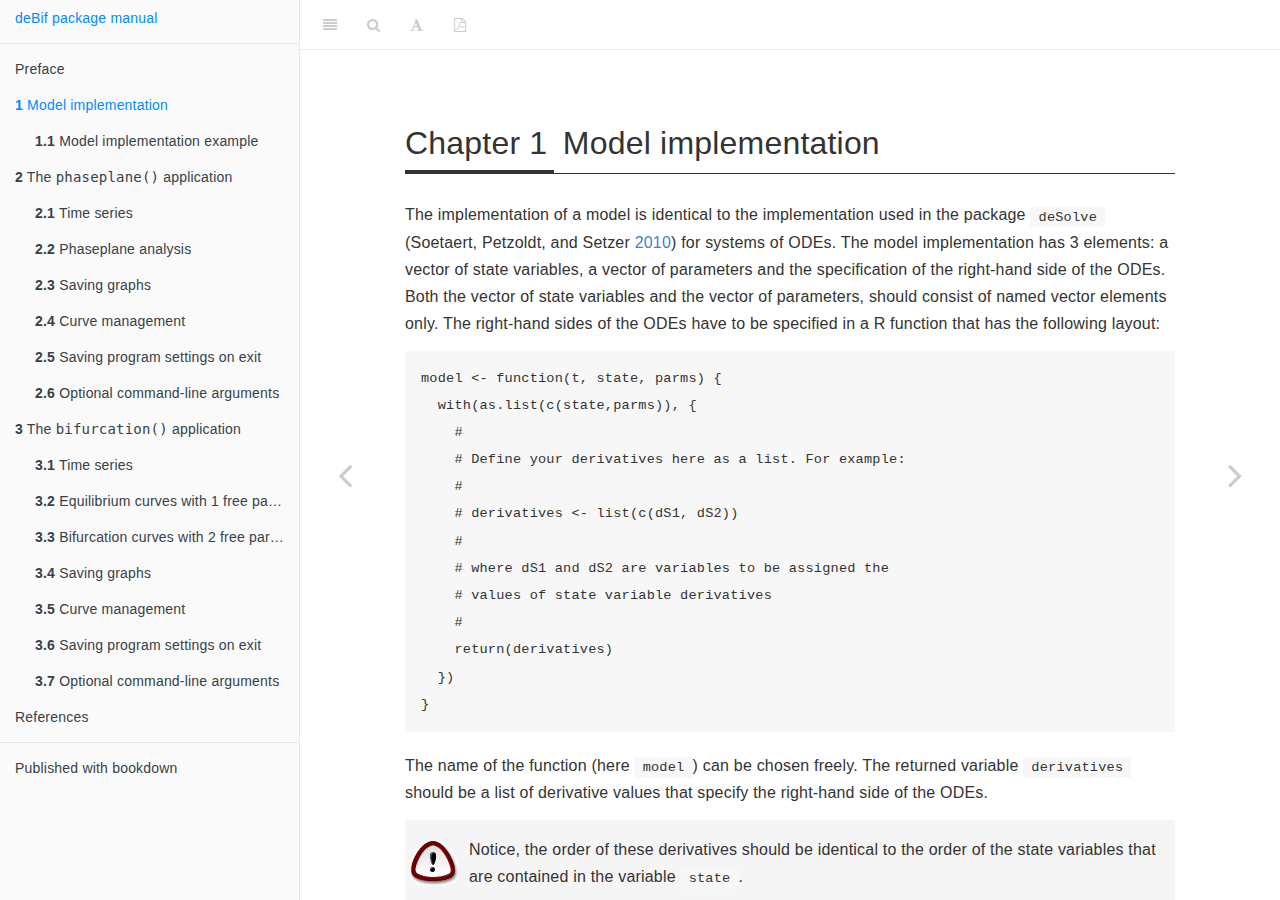
==== commit 07b05f9e: "Added a "Show ODEs" button to show model specification Ensured that file extension of downloaded ima" ====
--- a/inst/manual/model-implementation.html
+++ b/inst/manual/model-implementation.html
@@ -24,7 +24,7 @@
 <meta name="author" content="André M. de Roos" />
 
 
-<meta name="date" content="2019-12-03" />
+<meta name="date" content="2019-12-04" />
 
   <meta name="viewport" content="width=device-width, initial-scale=1" />
   <meta name="apple-mobile-web-app-capable" content="yes" />
@@ -250,7 +250,7 @@
 "all": false
 },
 "fontsettings": {
-"theme": "sepia",
+"theme": "white",
 "family": "sans",
 "size": 2
 },
